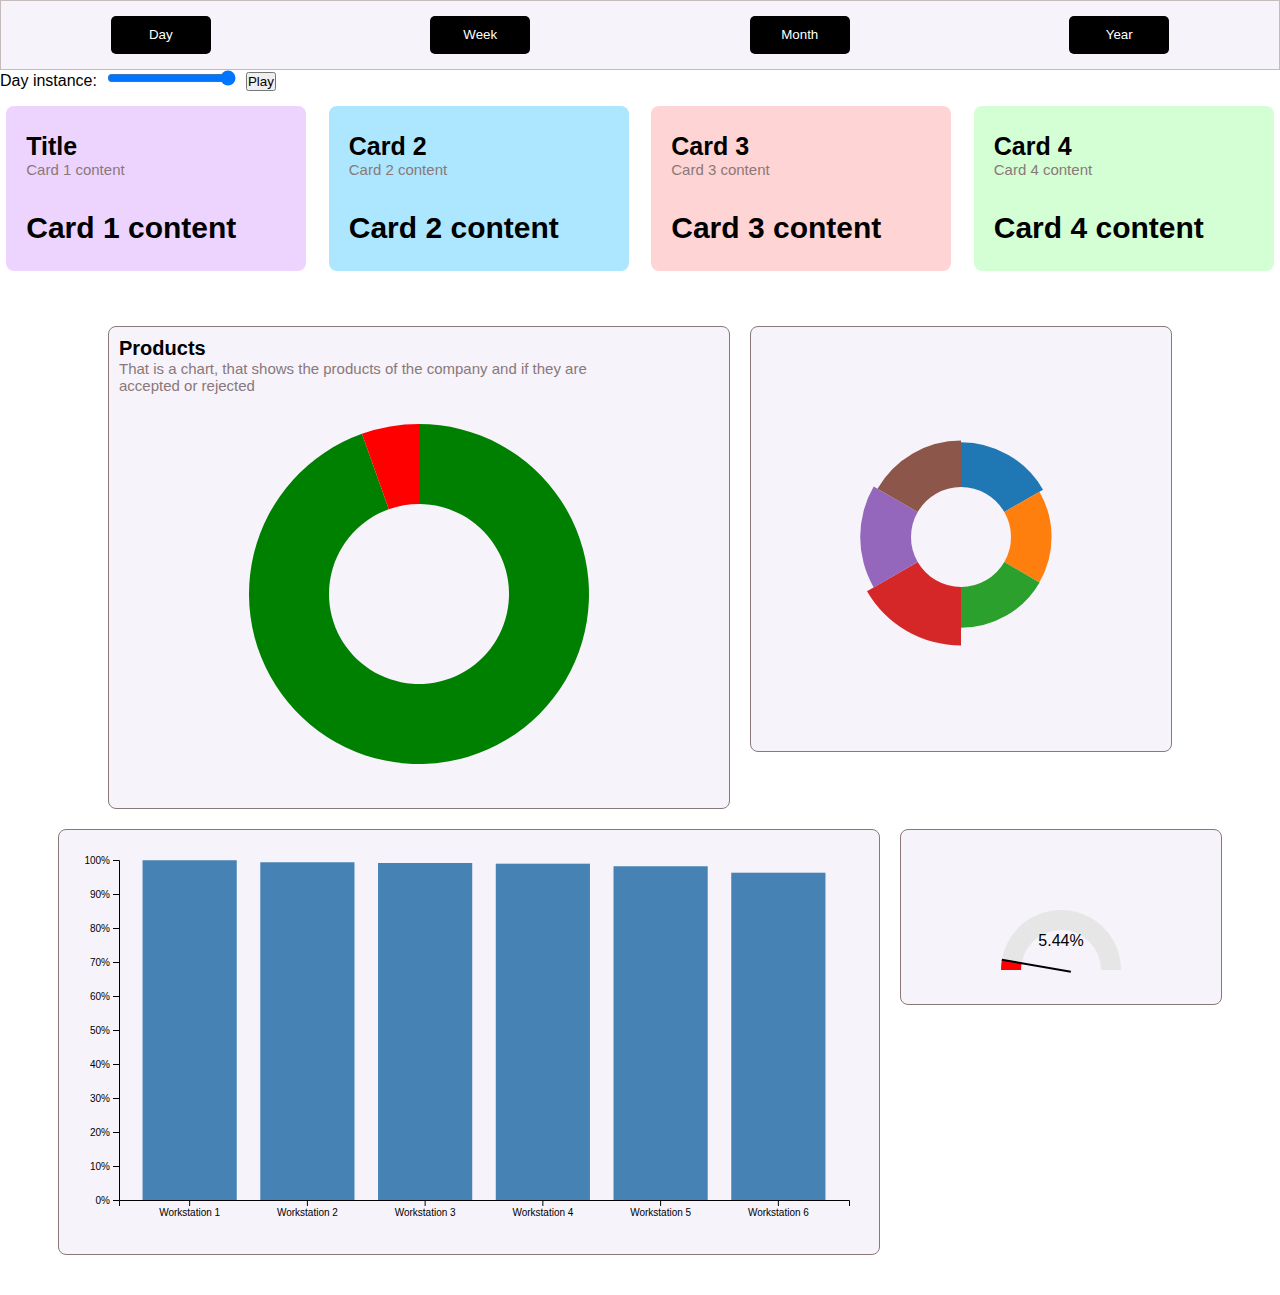
==== index.html @ ea7e5908 "Add files via upload" ====
<!doctype html>
<html lang="en">
<head>
    <meta charset="utf-8">
    <meta name="description" content="">
    <title>Company Product</title>
    <!-- Custom styling -->
    <link rel="stylesheet" href="css/style.css">
</head>

<body>
    <nav>
        <ul>
            <li><button class="primary-nav" data-period="day">Day</button></li>
            <li><button class="primary-nav" data-period="week">Week</button></li>
            <li><button class="primary-nav" data-period="month">Month</button></li>
            <li><button class="primary-nav" data-period="year">Year</button></li>
        </ul>
    </nav>
    <!-- Container for sub-navigation of instances -->
    <div id="sub-nav"></div>

    <div class="cards-container">
        <div class="card" style="background-color: #ECD4FF;">
            <div class="card-header">
                <h2 id="card-title">Title</h2>
                <p>Card 1 content</p>
            </div>
            <p class="card-content">Card 1 content</p>
        </div>
        <div class="card" style="background-color: #ACE7FF;">
            <div class="card-header">
                <h2>Card 2</h2>
                <p>Card 2 content</p>
            </div>
            <p class="card-content">Card 2 content</p>
        </div>
        <div class="card" style="background-color: #FFD4D4;">
            <div class="card-header">
                <h2>Card 3</h2>
                <p>Card 3 content</p>
            </div>
            <p class="card-content">Card 3 content</p>
        </div>
        <div class="card" style="background-color: #D4FFD4;">
            <div class="card-header">
                <h2>Card 4</h2>
                <p>Card 4 content</p>
            </div>
            <p class="card-content">Card 4 content</p>
        </div>
    </div>
    <div class="charts-container">
        <div class="chart">
            <h2 class="chart-title">Products</h2>
            <p class="chart-description">That is a chart, that shows the products of the company and if they are accepted or rejected</p>
            <div id="chart-area"></div>
        </div>
        
        <div id="prod-chart" class="chart"></div>
        <div id="bar-chart" class="chart"></div>
        <div id="gauge-chart" class="chart"></div>

    </div>

<!-- External JS libraries -->
<script src="js/jquery.min.js"></script>
<script src="js/bootstrap.min.js"></script>
<script src="js/jquery-ui.min.js"></script>
<script src="js/d3.min.js"></script>
<!-- Custom JS -->
<script src="js/main.js"></script>

</body>
</html>
---- css/style.css ----
* {
	box-sizing: border-box;
	margin: 0;
	padding: 0;
	font-family: "Open Sans", sans-serif;
}

body {
	display: flex;
	height: 100vh;
	width: 100vw;
	flex-direction: column;
	overflow-y: auto;
	overflow-x: hidden;
}
.tooltip {
	position: absolute;
	padding: 8px;
	background: rgba(0,0,0,0.6);
	color: #fff;
	border-radius: 4px;
	pointer-events: none;
	font-family: sans-serif;
	font-size: 12px;
  }

nav {
	background-color: rgba(212, 196, 233, 0.2);
	width: 100%;
	height: 70px;
	padding: 10px 0;
	display: flex;
	justify-content: center;
	align-items: center;
	flex-direction: row;
	border: #c4bcbc solid 1px;
	flex: none;
}

nav ul {
	list-style-type: none;
	display: flex;
	flex-direction: row;
	width: 100%;
	justify-content: space-around;
	align-items: center;
	height: 100%;
}

nav ul li {
	height: 80%;
	display: flex;
	justify-content: center;
	align-items: center;
	width: 100px;
	border-radius: 5px;
	background-color: black;
	flex: none;
}

nav ul li:hover {
	color: #000;
	background-color: #838383;
}

nav ul li button {
	cursor: pointer;
	width: 100%;
	height: 100%;
	text-decoration: none;
	background: transparent;
	border: none;
	color: white;
}

.cards-container {
	width: 100%;
	display: flex;
	flex-wrap: wrap;
	justify-content: space-around;
	align-items: center;
	flex-direction: row;
	gap: 10px;
	padding: 15px 0;
}

.card {
	width: 300px;
	height: 165px;
	padding: 10px 20px;
	display: flex;
	justify-content: space-around;
	align-items: flex-start;
	flex-direction: column;
	border-radius: 8px;
	flex: none;
}

.card-header {
	width: 100%;
	display: flex;
	justify-content: center;
	flex-direction: column;
	align-items: flex-start;
}

.card-header h2 {
	width: 100%;
	font-size: 25px;
}

.card-header p {
	width: 100%;
	font-size: 15px;
	color: #8a7878;
}

.card-content {
	width: 100%;
	font-size: 30px;
	font-weight: 900;
}

.charts-container {
	width: 100%;
	display: flex;
	justify-content: center;
	align-items: flex-start;
	gap: 20px;
	flex-wrap: wrap;
	padding: 40px 10px;
}

.chart{
	border: #8a7878 solid 1px;
	border-radius: 8px;
	padding: 10px;
	background: rgba(212, 196, 233, 0.2);
}

.chart-title{
	font-size: 20px;
	font-weight: 900;
}

.chart-description{
	font-size: 15px;
	color: #8a7878;
	width: 500px;
}
  
  
  .axis {
	font: 10px sans-serif;
  }
  
  .axis path,
  .axis line {
	fill: none;
	stroke: #D4D8DA;
	stroke-width: 2px;
	shape-rendering: crispEdges;
  }
  
  .line {
	fill: none;
	stroke-width: 2px;
  }
  
  .overlay {
	fill: none;
	pointer-events: all;
  }
  
  .focus circle {
	fill: #F1F3F3;
	stroke: #777;
	stroke-width: 3px;
  }
	
  .hover-line {
	stroke: #777;
	stroke-width: 2px;
	stroke-dasharray: 3,3;
  }
  

  .line {
	fill: none;
	stroke-width: 3px;
	stroke: grey;
  }
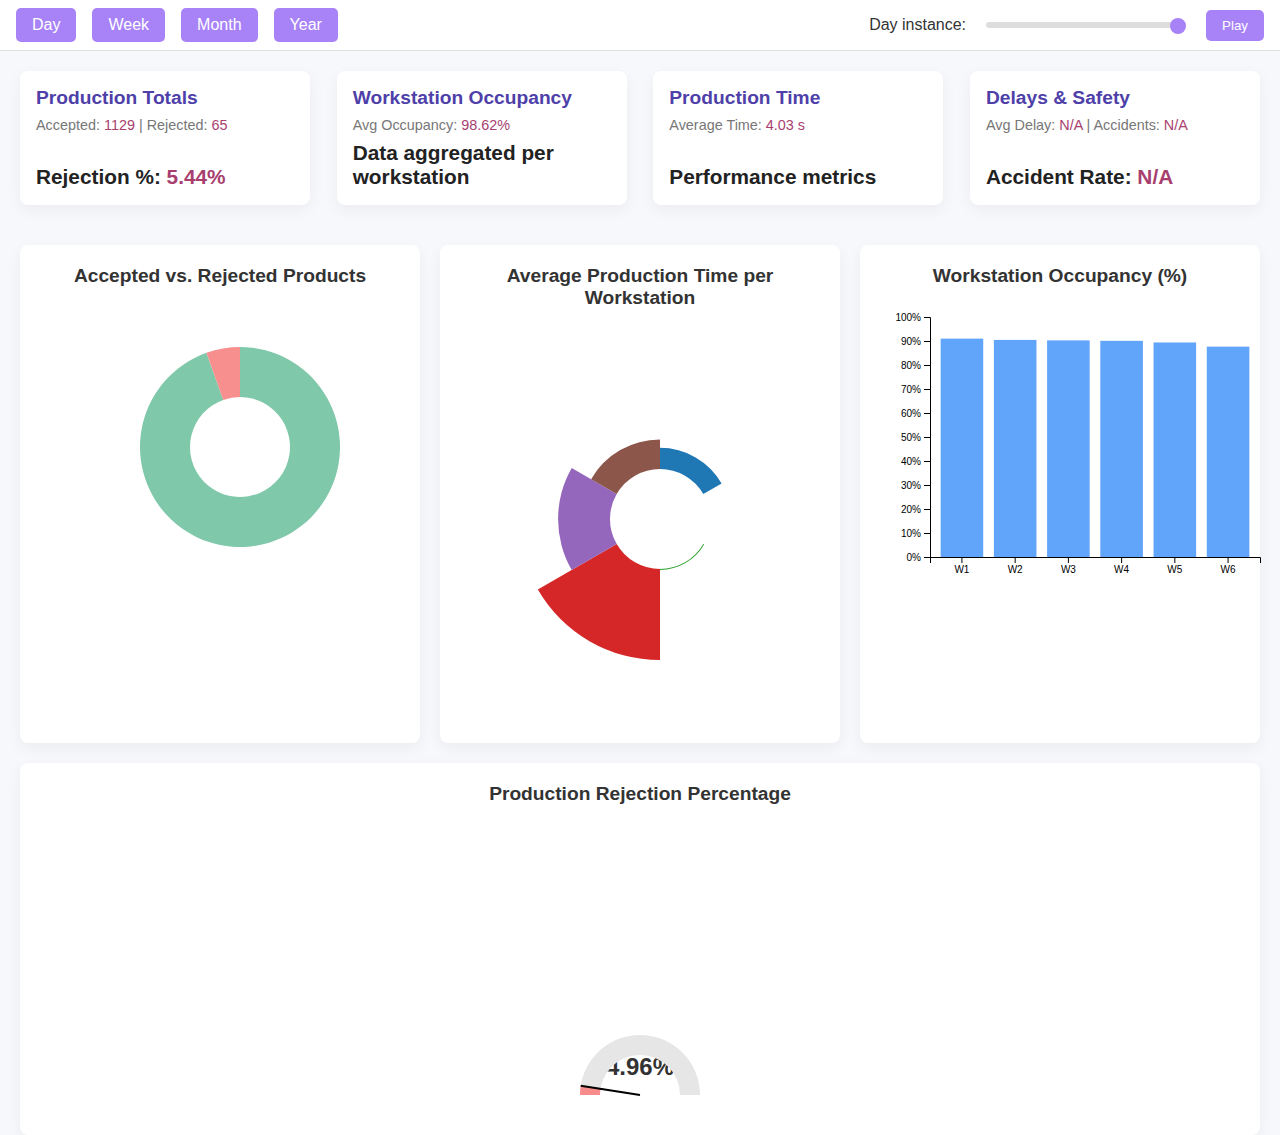
==== commit 85871059: "Style enhancements" ====
--- a/index.html
+++ b/index.html
@@ -1,75 +1,83 @@
+
 <!doctype html>
 <html lang="en">
 <head>
-    <meta charset="utf-8">
-    <meta name="description" content="">
-    <title>Company Product</title>
-    <!-- Custom styling -->
-    <link rel="stylesheet" href="css/style.css">
+  <meta charset="utf-8">
+  <meta name="description" content="">
+  <title>MyApp Dashboard (D3 v4 Compatible)</title>
+  <!-- Link to the custom CSS -->
+  <link rel="stylesheet" href="css/style.css">
 </head>
+<body>
+  <!-- Top Navigation -->
+  <nav class="top-nav">
+    <ul>
+      <li><button class="primary-nav" data-period="day">Day</button></li>
+      <li><button class="primary-nav" data-period="week">Week</button></li>
+      <li><button class="primary-nav" data-period="month">Month</button></li>
+      <li><button class="primary-nav" data-period="year">Year</button></li>
+    </ul>
+    <!-- Sub-navigation: Slider & Play Button -->
+    <div id="sub-nav"></div>
+  </nav>
 
-<body>
-    <nav>
-        <ul>
-            <li><button class="primary-nav" data-period="day">Day</button></li>
-            <li><button class="primary-nav" data-period="week">Week</button></li>
-            <li><button class="primary-nav" data-period="month">Month</button></li>
-            <li><button class="primary-nav" data-period="year">Year</button></li>
-        </ul>
-    </nav>
-    <!-- Container for sub-navigation of instances -->
-    <div id="sub-nav"></div>
+  <!-- Dashboard Cards -->
+  <div class="cards-container">
+    <div class="card">
+      <div class="card-header">
+        <h2>Production Totals</h2>
+        <p>Accepted: <span class="highlight">0</span> | Rejected: <span class="highlight">0</span></p>
+      </div>
+      <p class="card-content">Rejection %: <span class="highlight">0%</span></p>
+    </div>
+    <div class="card">
+      <div class="card-header">
+        <h2>Workstation Occupancy</h2>
+        <p>Avg Occupancy: <span class="highlight">0%</span></p>
+      </div>
+      <p class="card-content">Data aggregated per workstation</p>
+    </div>
+    <div class="card">
+      <div class="card-header">
+        <h2>Production Time</h2>
+        <p>Average Time: <span class="highlight">0 s</span></p>
+      </div>
+      <p class="card-content">Performance metrics</p>
+    </div>
+    <div class="card">
+      <div class="card-header">
+        <h2>Delays & Safety</h2>
+        <p>Avg Delay: <span class="highlight">0</span> | Accidents: <span class="highlight">0</span></p>
+      </div>
+      <p class="card-content">Accident Rate: <span class="highlight">0</span></p>
+    </div>
+  </div>
 
-    <div class="cards-container">
-        <div class="card" style="background-color: #ECD4FF;">
-            <div class="card-header">
-                <h2 id="card-title">Title</h2>
-                <p>Card 1 content</p>
-            </div>
-            <p class="card-content">Card 1 content</p>
-        </div>
-        <div class="card" style="background-color: #ACE7FF;">
-            <div class="card-header">
-                <h2>Card 2</h2>
-                <p>Card 2 content</p>
-            </div>
-            <p class="card-content">Card 2 content</p>
-        </div>
-        <div class="card" style="background-color: #FFD4D4;">
-            <div class="card-header">
-                <h2>Card 3</h2>
-                <p>Card 3 content</p>
-            </div>
-            <p class="card-content">Card 3 content</p>
-        </div>
-        <div class="card" style="background-color: #D4FFD4;">
-            <div class="card-header">
-                <h2>Card 4</h2>
-                <p>Card 4 content</p>
-            </div>
-            <p class="card-content">Card 4 content</p>
-        </div>
+  <!-- Charts Container -->
+  <div class="charts-container">
+    <!-- Donut Chart -->
+    <div id="chart-area" class="chart">
+      <h3 class="chart-title">Accepted vs. Rejected Products</h3>
     </div>
-    <div class="charts-container">
-        <div class="chart">
-            <h2 class="chart-title">Products</h2>
-            <p class="chart-description">That is a chart, that shows the products of the company and if they are accepted or rejected</p>
-            <div id="chart-area"></div>
-        </div>
-        
-        <div id="prod-chart" class="chart"></div>
-        <div id="bar-chart" class="chart"></div>
-        <div id="gauge-chart" class="chart"></div>
+    <!-- Circle Chart for Production Time -->
+    <div id="prod-chart" class="chart">
+      <h3 class="chart-title">Average Production Time per Workstation</h3>
+    </div>
+    <!-- Bar Chart -->
+    <div id="bar-chart" class="chart">
+      <h3 class="chart-title">Workstation Occupancy (%)</h3>
+    </div>
+    <!-- Gauge Chart -->
+    <div id="gauge-chart" class="chart">
+      <h3 class="chart-title">Production Rejection Percentage</h3>
+    </div>
+  </div>
 
-    </div>
+  <!-- IMPORTANT: Load D3 v4 specifically. For example: -->
+  <!-- <script src="js/d3.v4.min.js"></script> -->
+  <script src="js/d3.min.js"></script> <!-- Make sure this is D3 v4! -->
 
-<!-- External JS libraries -->
-<script src="js/jquery.min.js"></script>
-<script src="js/bootstrap.min.js"></script>
-<script src="js/jquery-ui.min.js"></script>
-<script src="js/d3.min.js"></script>
-<!-- Custom JS -->
-<script src="js/main.js"></script>
-
+  <!-- Main JavaScript file -->
+  <script src="js/main.js"></script>
 </body>
-</html>
+</html>--- a/css/style.css
+++ b/css/style.css
@@ -1,159 +1,186 @@
+
+
+/* Global resets */
 * {
 	box-sizing: border-box;
 	margin: 0;
 	padding: 0;
 	font-family: "Open Sans", sans-serif;
-}
-
-body {
-	display: flex;
+  }
+  
+  body {
+	display: flex;
+	flex-direction: column;
 	height: 100vh;
 	width: 100vw;
+	background: #F7F8FC;
+	overflow-y: auto;
+  }
+  
+  /* Top Navigation */
+  .top-nav {
+	display: flex;
+	align-items: center;
+	justify-content: space-between;
+	background: #fff;
+	padding: 0.5rem 1rem;
+	border-bottom: 1px solid #E0E0E0;
+	flex-shrink: 0;
+  }
+  .top-nav ul {
+	list-style: none;
+	display: flex;
+	gap: 1rem;
+  }
+  .top-nav ul li {
+	background: #A883F7;
+	border-radius: 5px;
+	transition: opacity 0.3s;
+  }
+  .top-nav ul li:hover {
+	opacity: 0.85;
+  }
+  .top-nav ul li button {
+	cursor: pointer;
+	border: none;
+	background: transparent;
+	color: #fff;
+	padding: 8px 16px;
+	font-size: 1rem;
+  }
+  
+  /* Sub-navbar (Slider & Play Button) */
+  #sub-nav {
+	display: flex;
+	align-items: center;
+  }
+  #sub-nav span {
+	font-size: 1rem;
+	color: #333;
+  }
+  #sub-nav input[type="range"] {
+	-webkit-appearance: none;
+	width: 200px;
+	background: transparent;
+	margin: 0 10px;
+  }
+  #sub-nav input[type="range"]:focus {
+	outline: none;
+  }
+  #sub-nav input[type="range"]::-webkit-slider-thumb {
+	-webkit-appearance: none;
+	border: none;
+	height: 16px;
+	width: 16px;
+	border-radius: 50%;
+	background: #A883F7;
+	cursor: pointer;
+	margin-top: -4px;
+  }
+  #sub-nav input[type="range"]::-webkit-slider-runnable-track {
+	height: 6px;
+	background: #ddd;
+	border-radius: 3px;
+  }
+  #sub-nav button {
+	background: #A883F7;
+	border: none;
+	padding: 8px 16px;
+	color: #fff;
+	border-radius: 5px;
+	cursor: pointer;
+	transition: background 0.3s;
+  }
+  #sub-nav button:hover {
+	background: #8B6FD8;
+  }
+  
+  /* Cards Container */
+  .cards-container {
+	display: flex;
+	flex-wrap: wrap;
+	gap: 20px;
+	margin: 20px;
+	justify-content: space-between;
+  }
+  .card {
+	width: calc(25% - 20px);
+	min-width: 280px;
+	background: #fff;
+	border-radius: 8px;
+	box-shadow: 0 5px 15px rgba(0,0,0,0.05);
+	padding: 16px;
+	display: flex;
 	flex-direction: column;
-	overflow-y: auto;
-	overflow-x: hidden;
-}
-.tooltip {
+	justify-content: space-between;
+	transition: background 0.3s, transform 0.2s;
+  }
+  .card:hover {
+	background: linear-gradient(135deg, #F0F5FF 0%, #ffffff 100%);
+	transform: translateY(-3px);
+  }
+  .card-header h2 {
+	font-size: 1.2rem;
+	color: #4E3FA9;
+	margin-bottom: 8px;
+  }
+  .card-header p {
+	font-size: 0.9rem;
+	color: #777;
+  }
+  .card-content {
+	font-size: 1.3rem;
+	font-weight: bold;
+	color: #222;
+	margin-top: 8px;
+  }
+  .card-content span.highlight,
+  .card-header p span.highlight {
+	color: #A83F6F;
+  }
+  
+  /* Charts Container */
+  .charts-container {
+	display: flex;
+	flex-wrap: wrap;
+	gap: 20px;
+	margin: 20px;
+	justify-content: space-between;
+  }
+  .chart {
+	flex: 1;
+	min-width: 350px;
+	background: #fff;
+	border-radius: 8px;
+	box-shadow: 0 5px 15px rgba(0,0,0,0.05);
+	padding: 20px;
+	position: relative;
+	transition: transform 0.2s;
+  }
+  .chart:hover {
+	transform: translateY(-3px);
+  }
+  .chart-title {
+	font-size: 1.2rem;
+	margin-bottom: 10px;
+	color: #333;
+	text-align: center;
+  }
+  
+  /* Tooltip */
+  .tooltip {
 	position: absolute;
 	padding: 8px;
-	background: rgba(0,0,0,0.6);
+	background: rgba(0,0,0,0.8);
 	color: #fff;
 	border-radius: 4px;
 	pointer-events: none;
-	font-family: sans-serif;
 	font-size: 12px;
-  }
-
-nav {
-	background-color: rgba(212, 196, 233, 0.2);
-	width: 100%;
-	height: 70px;
-	padding: 10px 0;
-	display: flex;
-	justify-content: center;
-	align-items: center;
-	flex-direction: row;
-	border: #c4bcbc solid 1px;
-	flex: none;
-}
-
-nav ul {
-	list-style-type: none;
-	display: flex;
-	flex-direction: row;
-	width: 100%;
-	justify-content: space-around;
-	align-items: center;
-	height: 100%;
-}
-
-nav ul li {
-	height: 80%;
-	display: flex;
-	justify-content: center;
-	align-items: center;
-	width: 100px;
-	border-radius: 5px;
-	background-color: black;
-	flex: none;
-}
-
-nav ul li:hover {
-	color: #000;
-	background-color: #838383;
-}
-
-nav ul li button {
-	cursor: pointer;
-	width: 100%;
-	height: 100%;
-	text-decoration: none;
-	background: transparent;
-	border: none;
-	color: white;
-}
-
-.cards-container {
-	width: 100%;
-	display: flex;
-	flex-wrap: wrap;
-	justify-content: space-around;
-	align-items: center;
-	flex-direction: row;
-	gap: 10px;
-	padding: 15px 0;
-}
-
-.card {
-	width: 300px;
-	height: 165px;
-	padding: 10px 20px;
-	display: flex;
-	justify-content: space-around;
-	align-items: flex-start;
-	flex-direction: column;
-	border-radius: 8px;
-	flex: none;
-}
-
-.card-header {
-	width: 100%;
-	display: flex;
-	justify-content: center;
-	flex-direction: column;
-	align-items: flex-start;
-}
-
-.card-header h2 {
-	width: 100%;
-	font-size: 25px;
-}
-
-.card-header p {
-	width: 100%;
-	font-size: 15px;
-	color: #8a7878;
-}
-
-.card-content {
-	width: 100%;
-	font-size: 30px;
-	font-weight: 900;
-}
-
-.charts-container {
-	width: 100%;
-	display: flex;
-	justify-content: center;
-	align-items: flex-start;
-	gap: 20px;
-	flex-wrap: wrap;
-	padding: 40px 10px;
-}
-
-.chart{
-	border: #8a7878 solid 1px;
-	border-radius: 8px;
-	padding: 10px;
-	background: rgba(212, 196, 233, 0.2);
-}
-
-.chart-title{
-	font-size: 20px;
-	font-weight: 900;
-}
-
-.chart-description{
-	font-size: 15px;
-	color: #8a7878;
-	width: 500px;
-}
-  
-  
-  .axis {
-	font: 10px sans-serif;
-  }
-  
+	opacity: 0;
+	transition: opacity 0.2s ease;
+  }
+  
+  /* Axis styling */
   .axis path,
   .axis line {
 	fill: none;
@@ -162,32 +189,15 @@
 	shape-rendering: crispEdges;
   }
   
-  .line {
-	fill: none;
-	stroke-width: 2px;
-  }
-  
-  .overlay {
-	fill: none;
-	pointer-events: all;
-  }
-  
-  .focus circle {
-	fill: #F1F3F3;
-	stroke: #777;
-	stroke-width: 3px;
-  }
-	
-  .hover-line {
-	stroke: #777;
-	stroke-width: 2px;
-	stroke-dasharray: 3,3;
-  }
-  
-
-  .line {
-	fill: none;
-	stroke-width: 3px;
-	stroke: grey;
-  }
-  +  /* Gauge Chart specific styling */
+  #gauge-chart svg {
+	display: block;
+	margin: 0 auto;
+  }
+  #gauge-chart text.gauge-text {
+	font-size: 24px;
+	font-weight: bold;
+	fill: #333;
+	text-anchor: middle;
+  }
+  
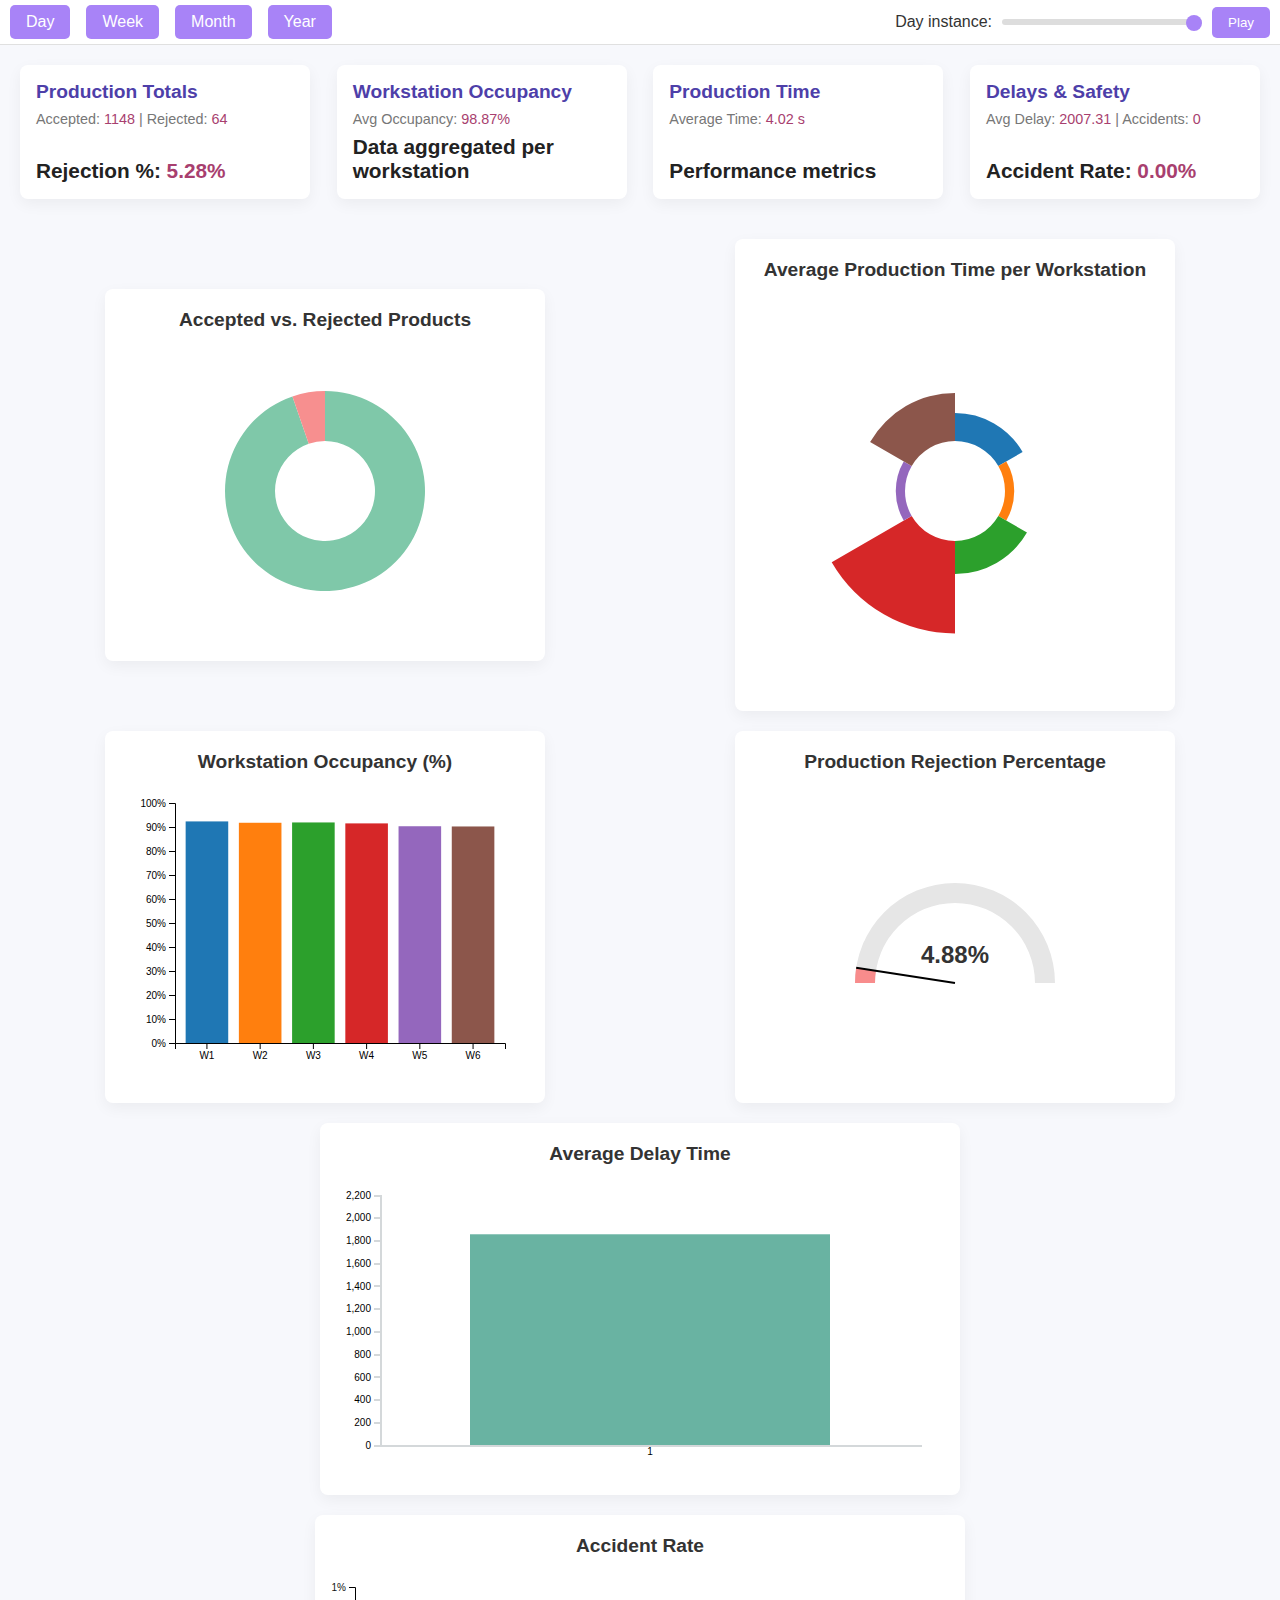
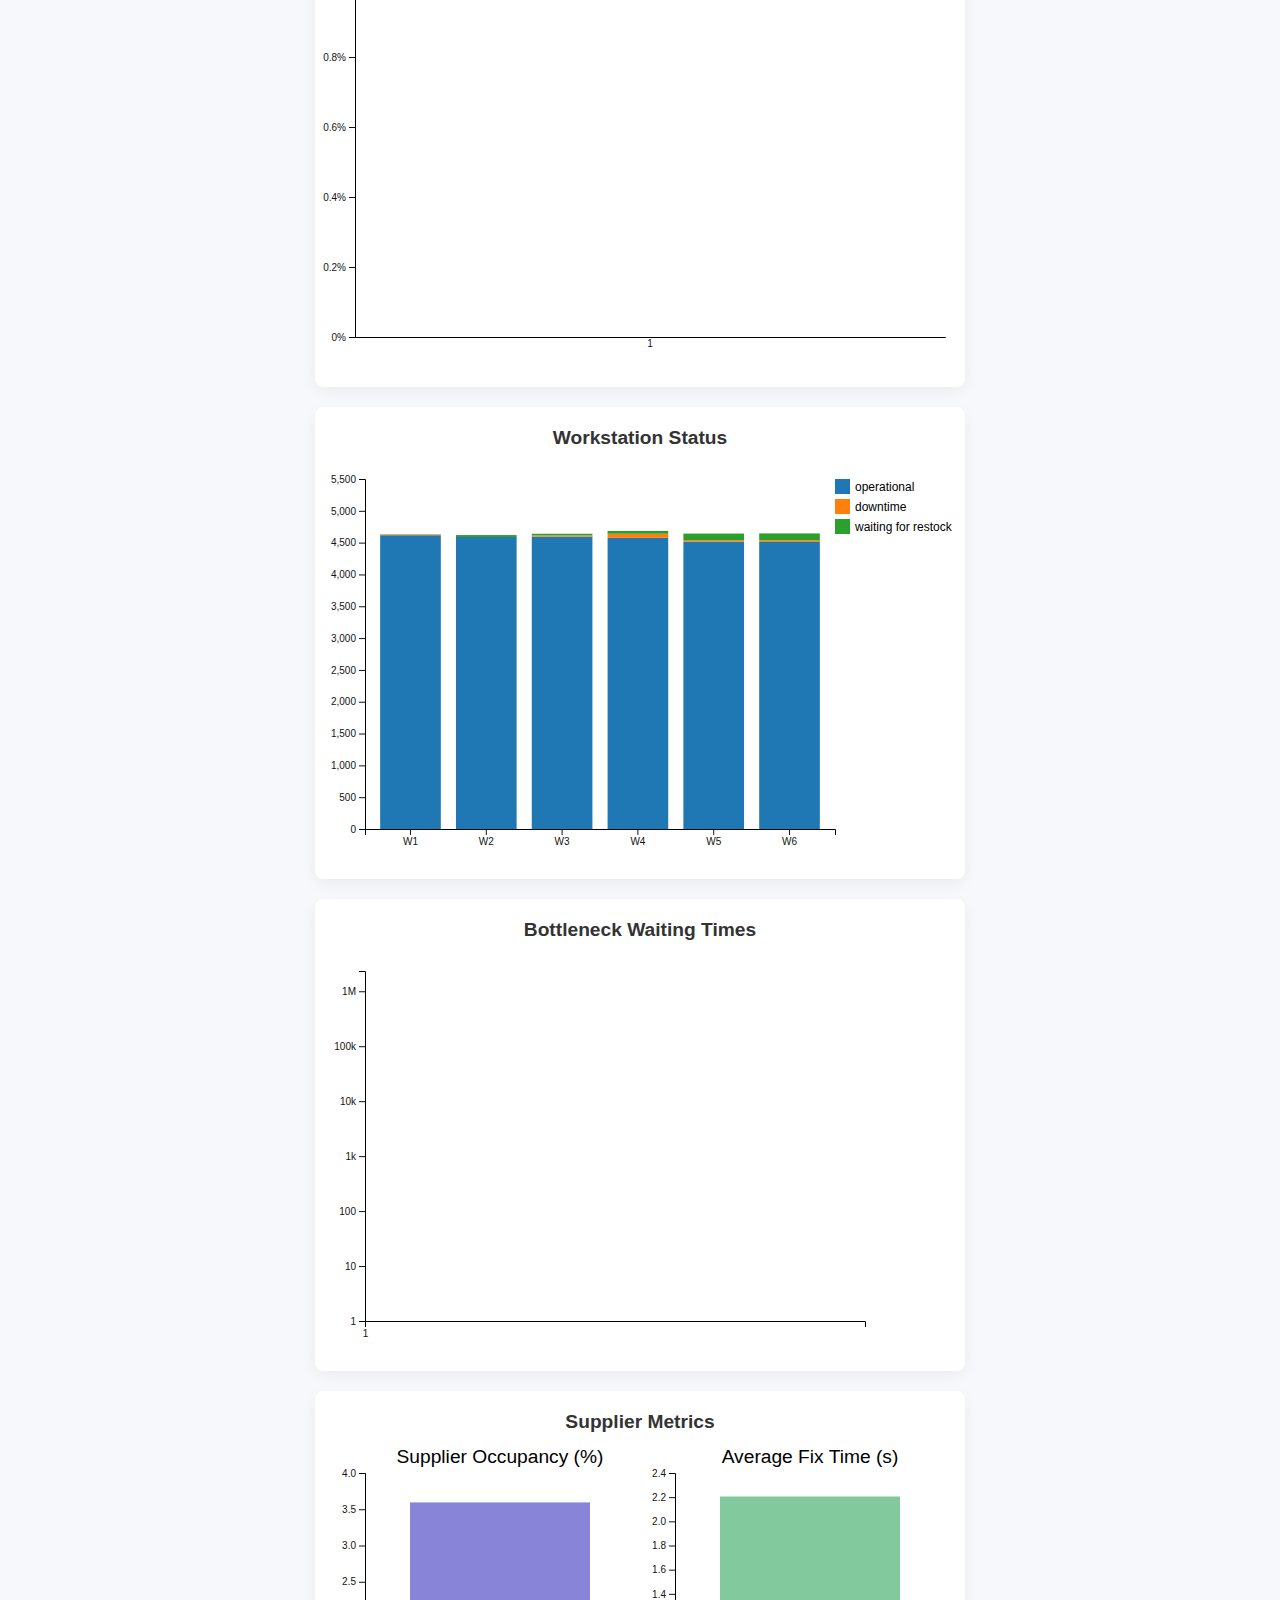
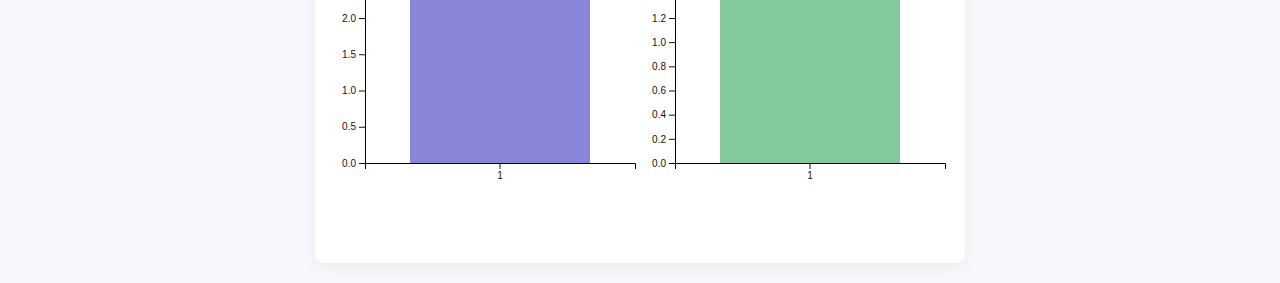
==== commit ff0f010d: "Add files via upload" ====
--- a/index.html
+++ b/index.html
@@ -71,13 +71,28 @@
     <div id="gauge-chart" class="chart">
       <h3 class="chart-title">Production Rejection Percentage</h3>
     </div>
+    <div id="average-delay-time" class="chart">
+      <h3 class="chart-title">Average Delay Time</h3>
+    </div>
+    <div id="accident-rate" class="chart">
+      <h3 class="chart-title">Accident Rate</h3>
+    </div>
+    <div id="workstation-status" class="chart">
+      <h3 class="chart-title">Workstation Status</h3>
+    </div>
+    <div id="bottleneck-waiting-times" class="chart">
+      <h3 class="chart-title">Bottleneck Waiting Times</h3>
+    </div>
+    <div id="supplier-metrics" class="chart">
+      <h3 class="chart-title">Supplier Metrics</h3>
+    </div>
   </div>
 
   <!-- IMPORTANT: Load D3 v4 specifically. For example: -->
-  <!-- <script src="js/d3.v4.min.js"></script> -->
-  <script src="js/d3.min.js"></script> <!-- Make sure this is D3 v4! -->
-
-  <!-- Main JavaScript file -->
+  <!-- External JS libraries -->
+  <script src="js/jquery.min.js"></script>
+  <script src="js/d3.min.js"></script>
+  <!-- Custom JS -->
   <script src="js/main.js"></script>
 </body>
 </html>--- a/css/style.css
+++ b/css/style.css
@@ -1,5 +1,3 @@
-
-
 /* Global resets */
 * {
 	box-sizing: border-box;
@@ -11,19 +9,23 @@
   body {
 	display: flex;
 	flex-direction: column;
-	height: 100vh;
-	width: 100vw;
+	height: 100%;
+	width: 100%;
 	background: #F7F8FC;
 	overflow-y: auto;
+	overflow-x: hidden;
+	align-items: center;
   }
   
   /* Top Navigation */
   .top-nav {
 	display: flex;
 	align-items: center;
+	width: 100%;
+	flex: none;
 	justify-content: space-between;
 	background: #fff;
-	padding: 0.5rem 1rem;
+	padding: 5px 10px;
 	border-bottom: 1px solid #E0E0E0;
 	flex-shrink: 0;
   }
@@ -53,6 +55,7 @@
   #sub-nav {
 	display: flex;
 	align-items: center;
+	justify-content: center;
   }
   #sub-nav span {
 	font-size: 1rem;
@@ -100,7 +103,8 @@
 	display: flex;
 	flex-wrap: wrap;
 	gap: 20px;
-	margin: 20px;
+	padding: 20px;
+	width: 100%;
 	justify-content: space-between;
   }
   .card {
@@ -144,12 +148,19 @@
 	display: flex;
 	flex-wrap: wrap;
 	gap: 20px;
-	margin: 20px;
-	justify-content: space-between;
+	padding: 20px;
+	width: 100%;
+	align-items: center;
+	justify-content: space-around;
   }
   .chart {
-	flex: 1;
+	flex: none;
 	min-width: 350px;
+	max-width: 650px;
+	display: flex;
+	flex-direction: column;
+	justify-content: space-around;
+	align-items: center;
 	background: #fff;
 	border-radius: 8px;
 	box-shadow: 0 5px 15px rgba(0,0,0,0.05);
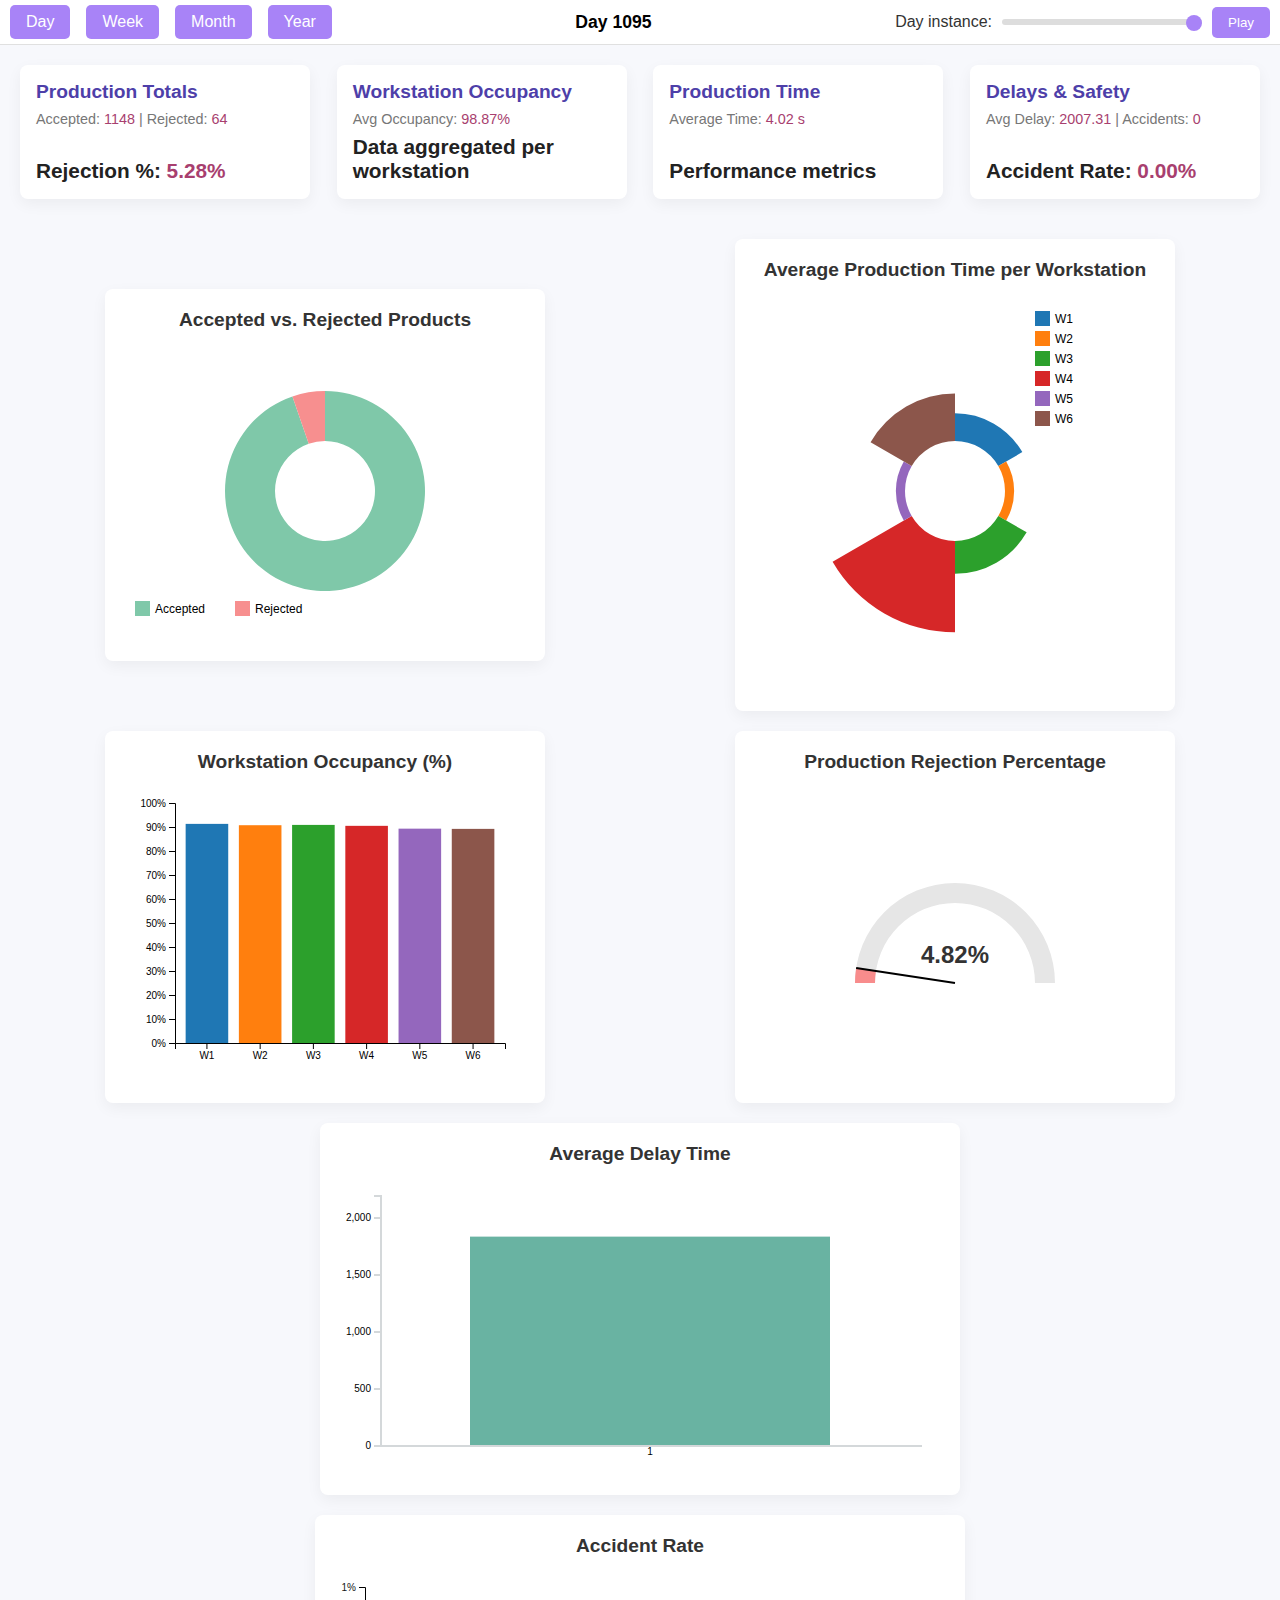
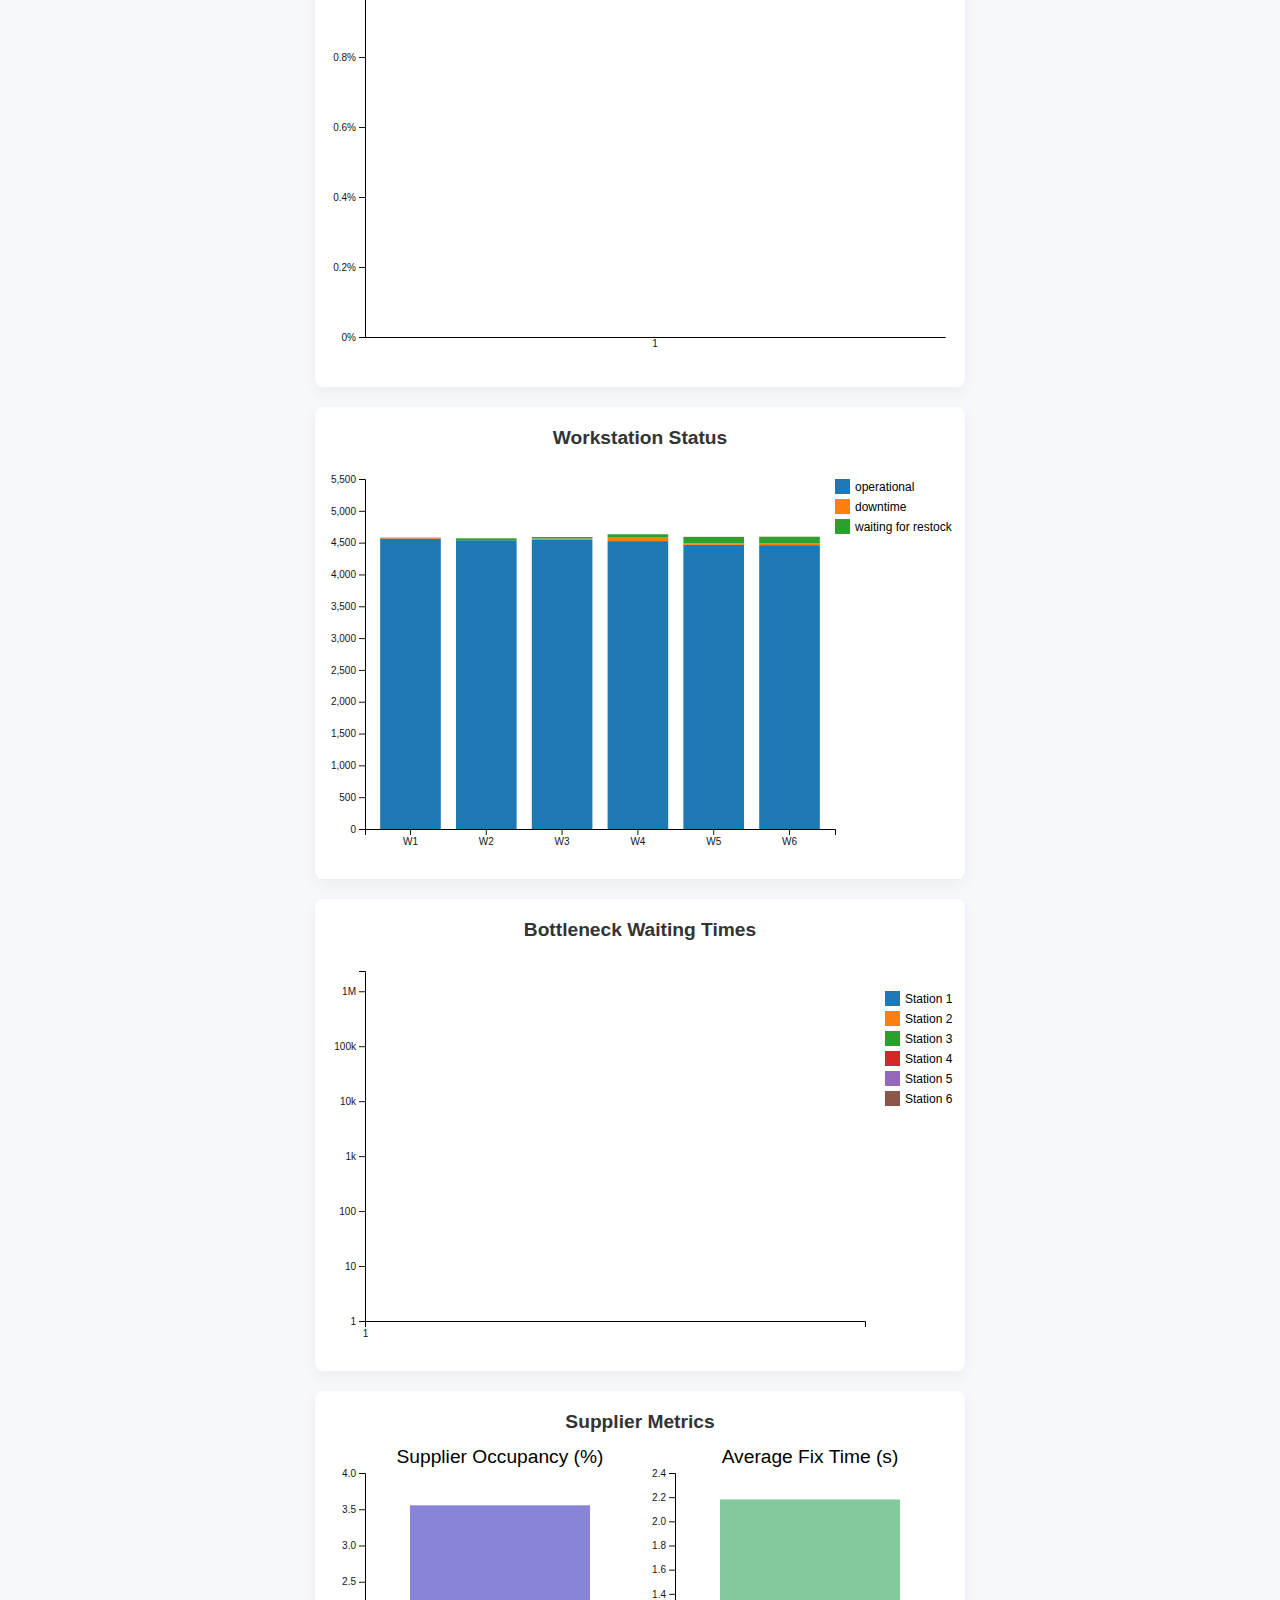
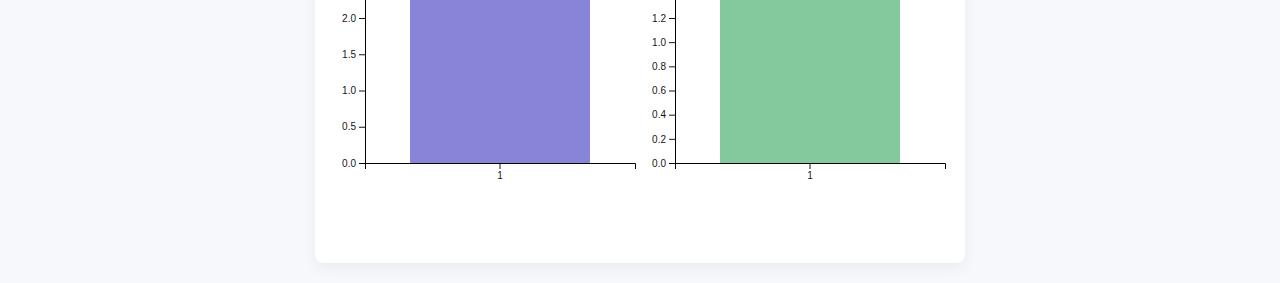
==== commit fba074b4: "Add files via upload" ====
--- a/index.html
+++ b/index.html
@@ -1,4 +1,3 @@
-
 <!doctype html>
 <html lang="en">
 <head>
@@ -17,6 +16,10 @@
       <li><button class="primary-nav" data-period="month">Month</button></li>
       <li><button class="primary-nav" data-period="year">Year</button></li>
     </ul>
+    <!-- New center indicator -->
+    <div id="time-indicator">
+      <b>Day 1</b>
+    </div>
     <!-- Sub-navigation: Slider & Play Button -->
     <div id="sub-nav"></div>
   </nav>
@@ -95,4 +98,4 @@
   <!-- Custom JS -->
   <script src="js/main.js"></script>
 </body>
-</html>+</html>
--- a/css/style.css
+++ b/css/style.css
@@ -212,3 +212,9 @@
 	text-anchor: middle;
   }
   
+  #time-indicator {
+	font-size: 1.1rem;
+	text-align: center;
+	flex-grow: 1;
+  }
+  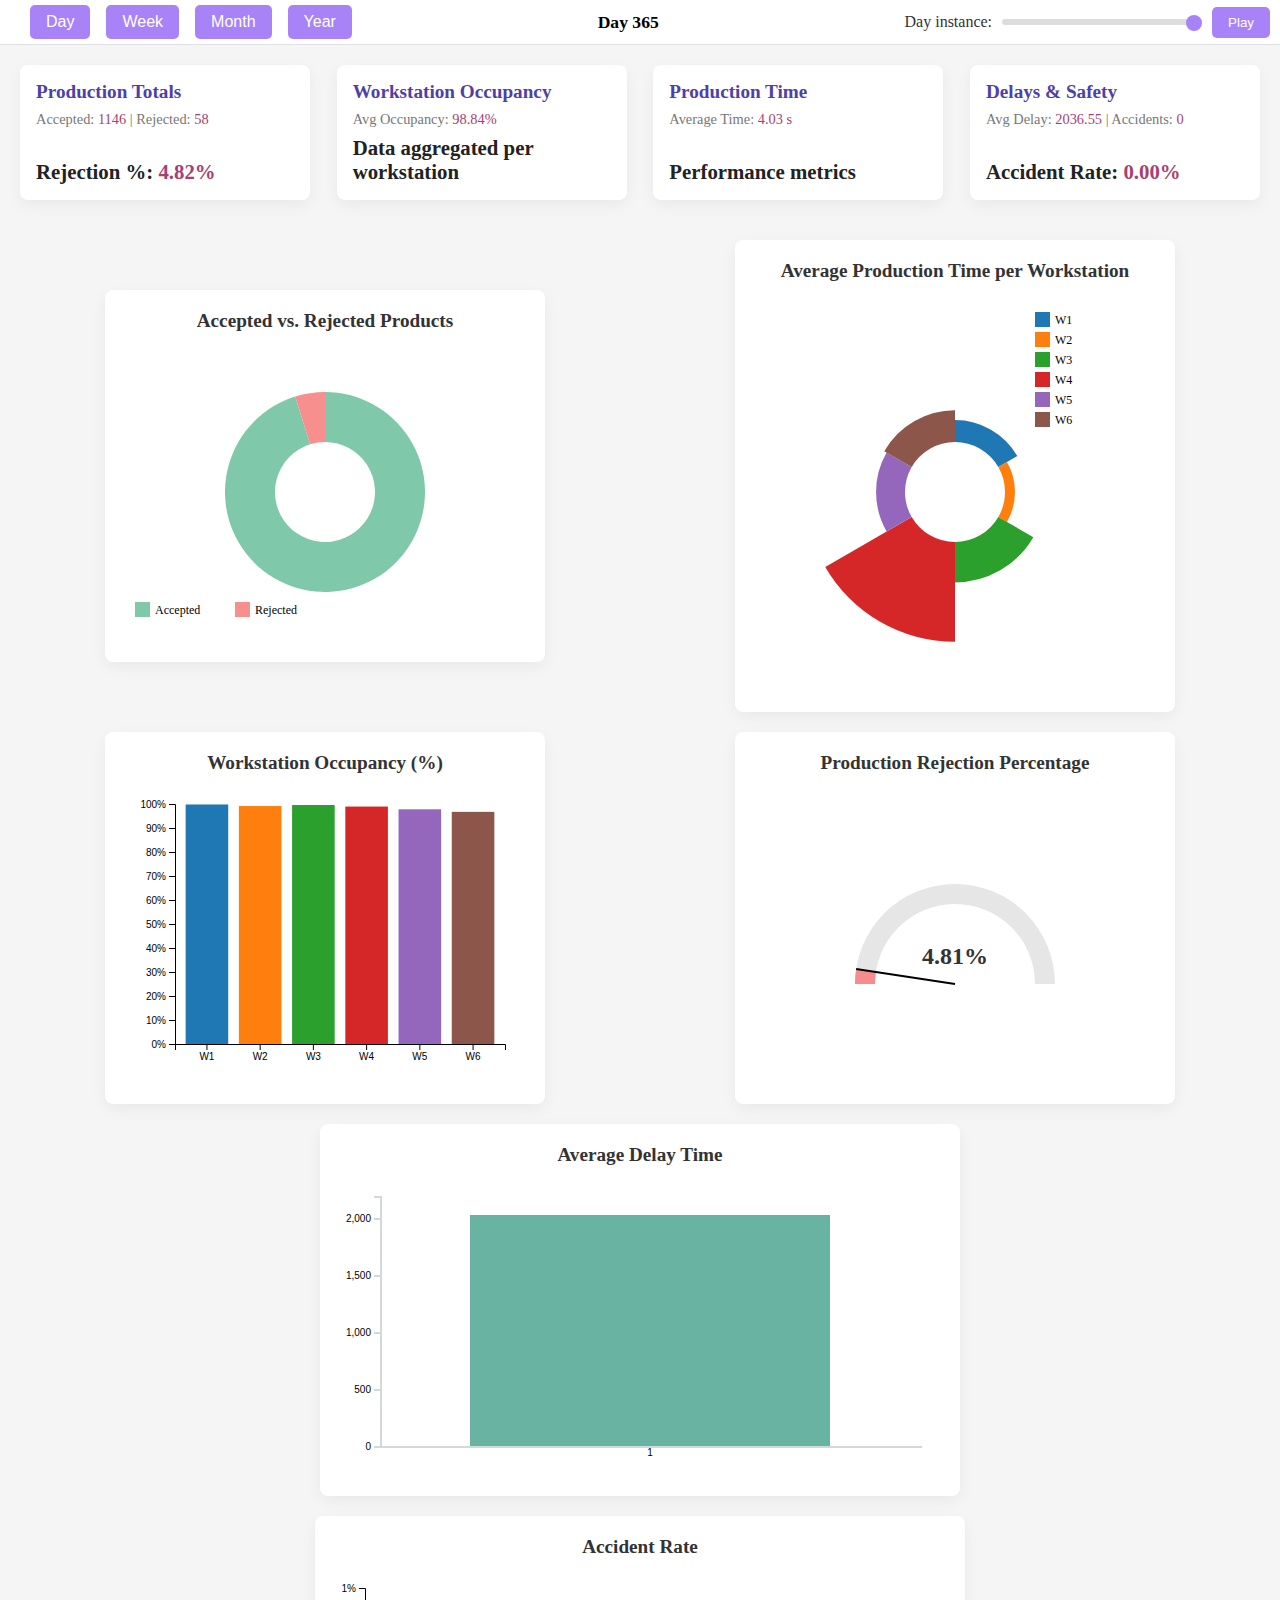
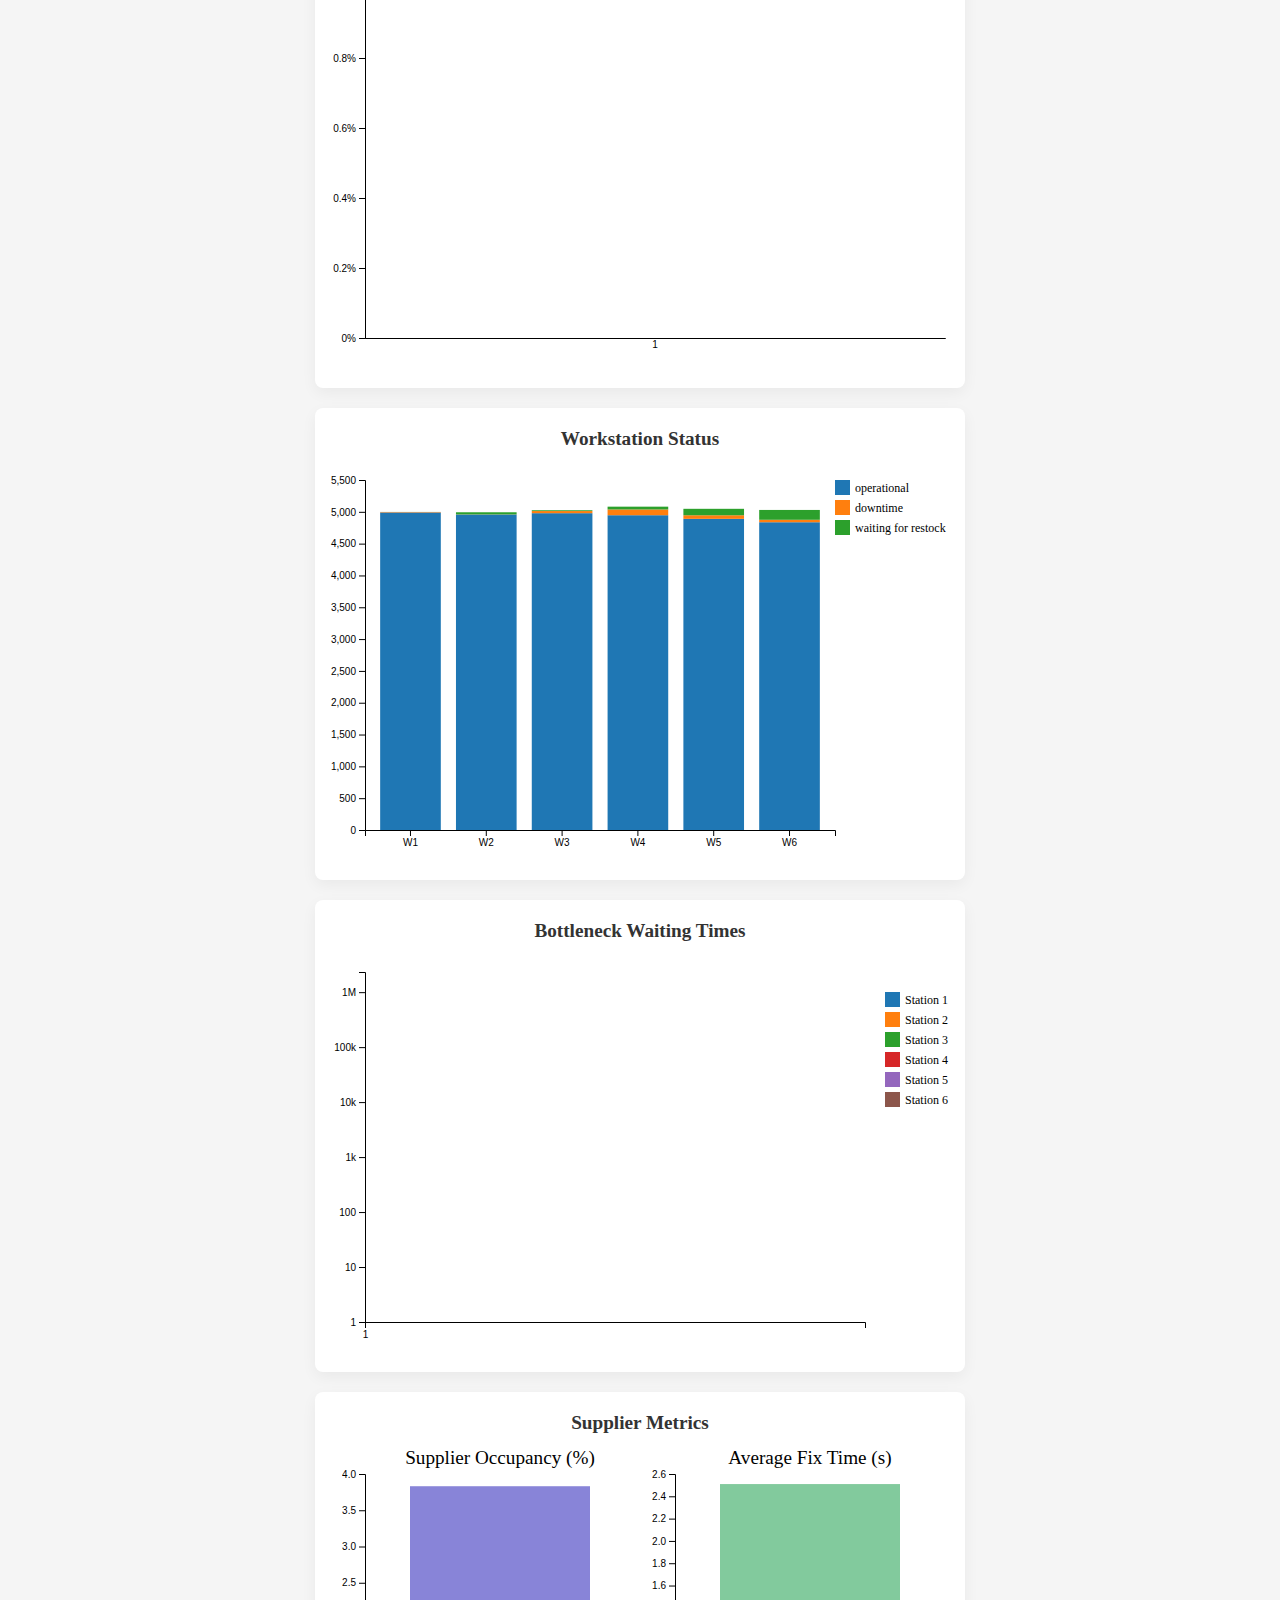
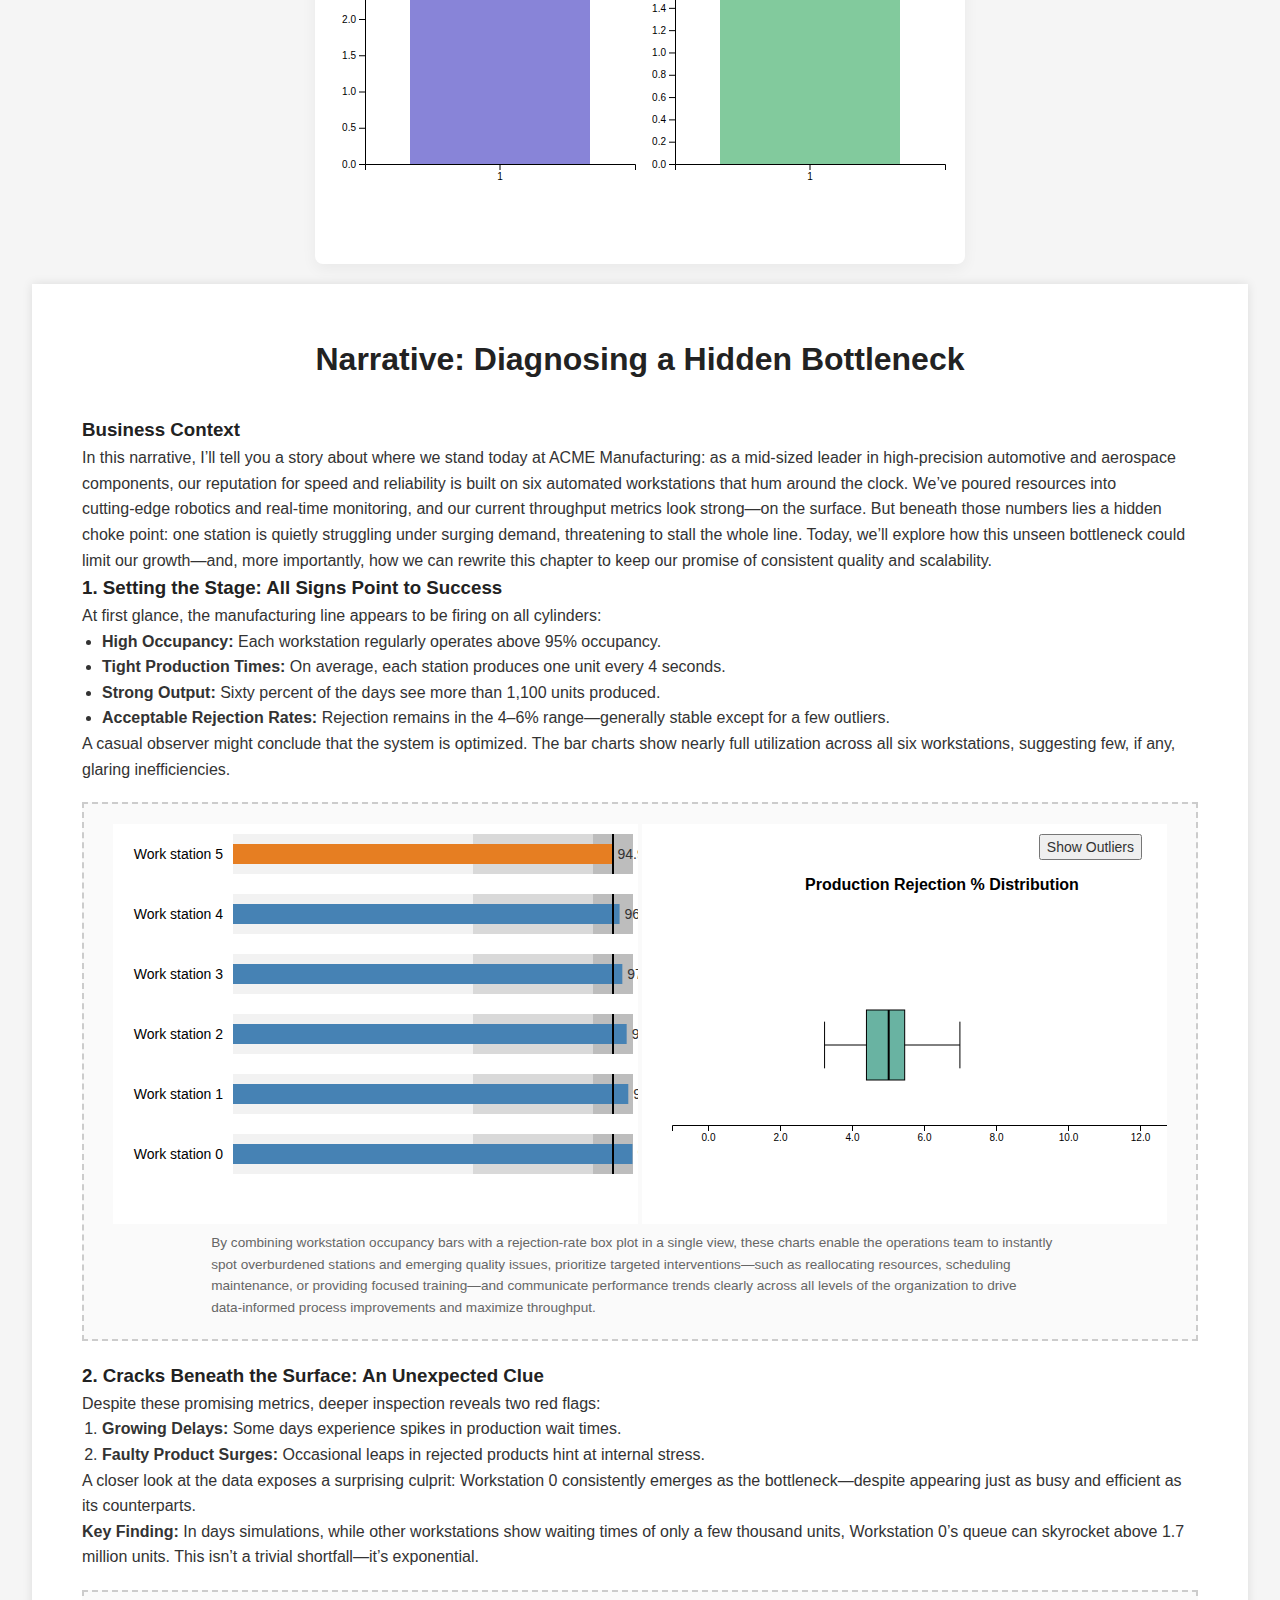
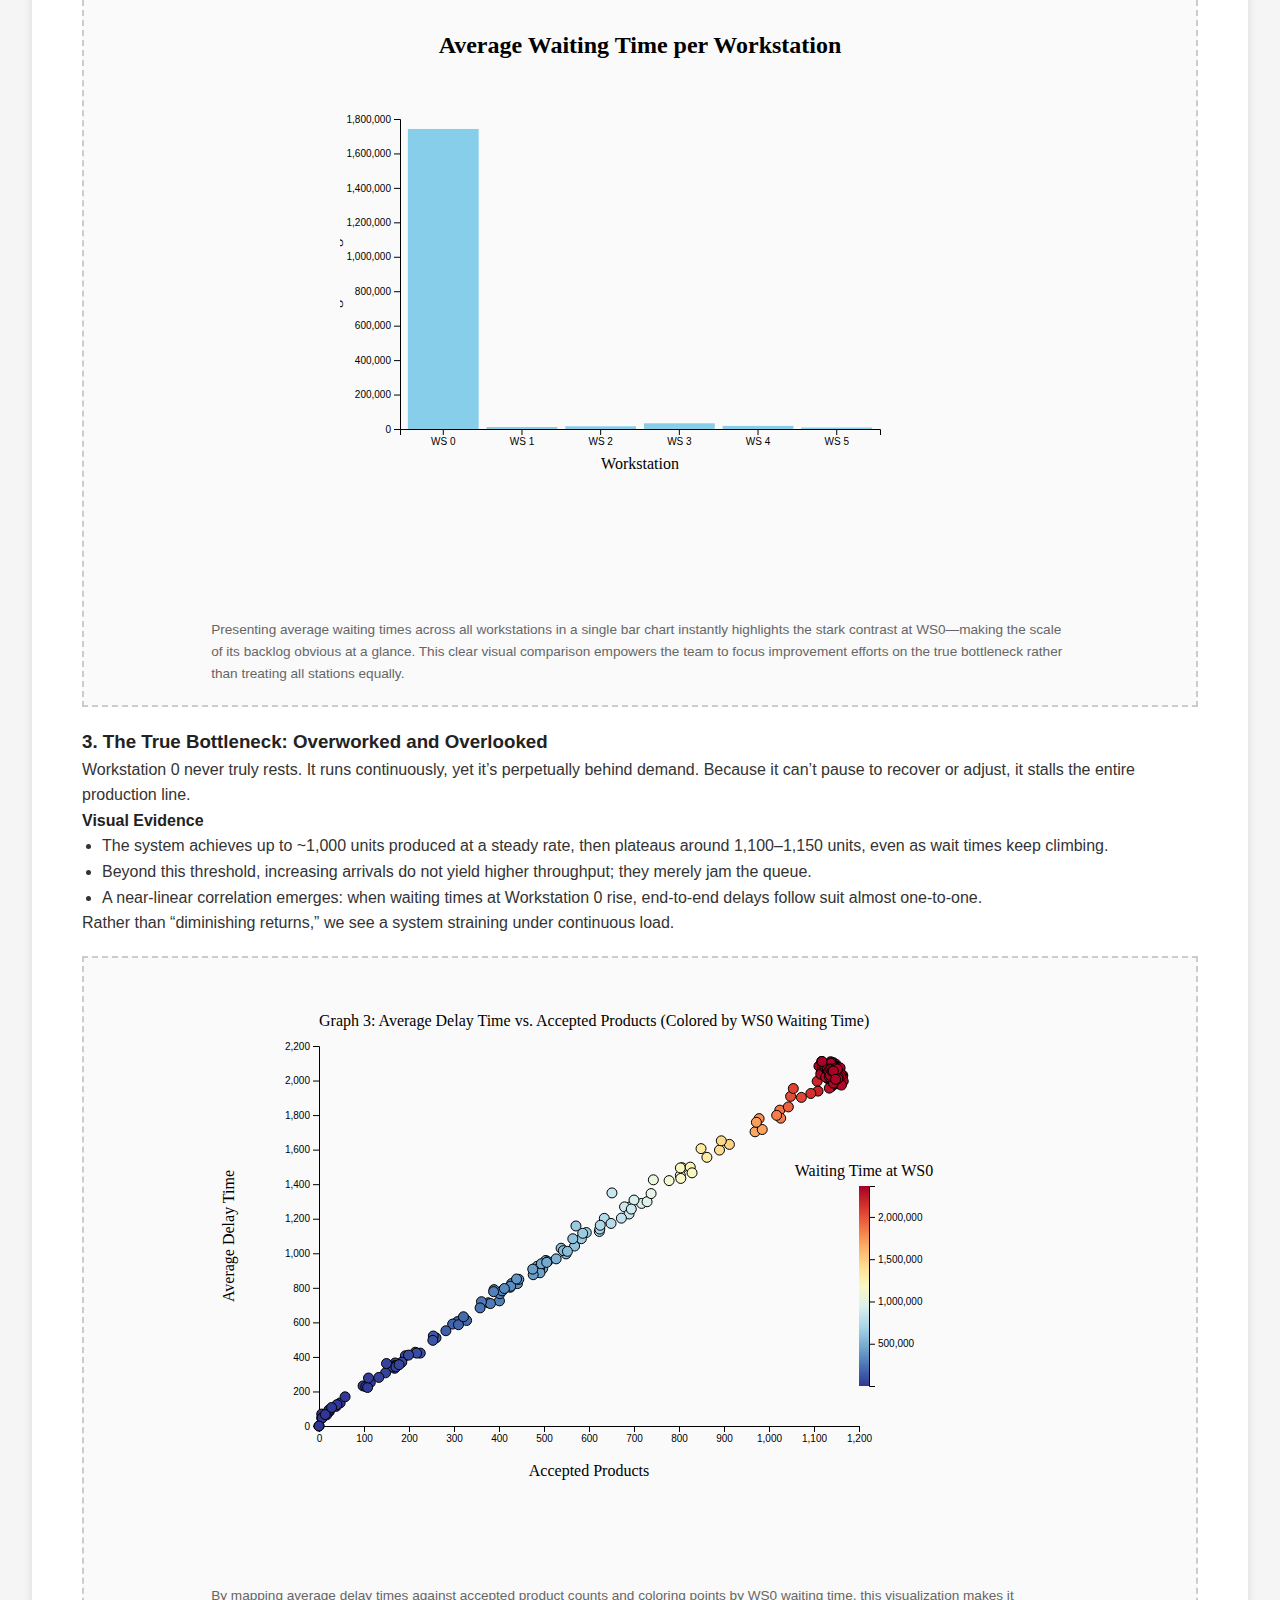
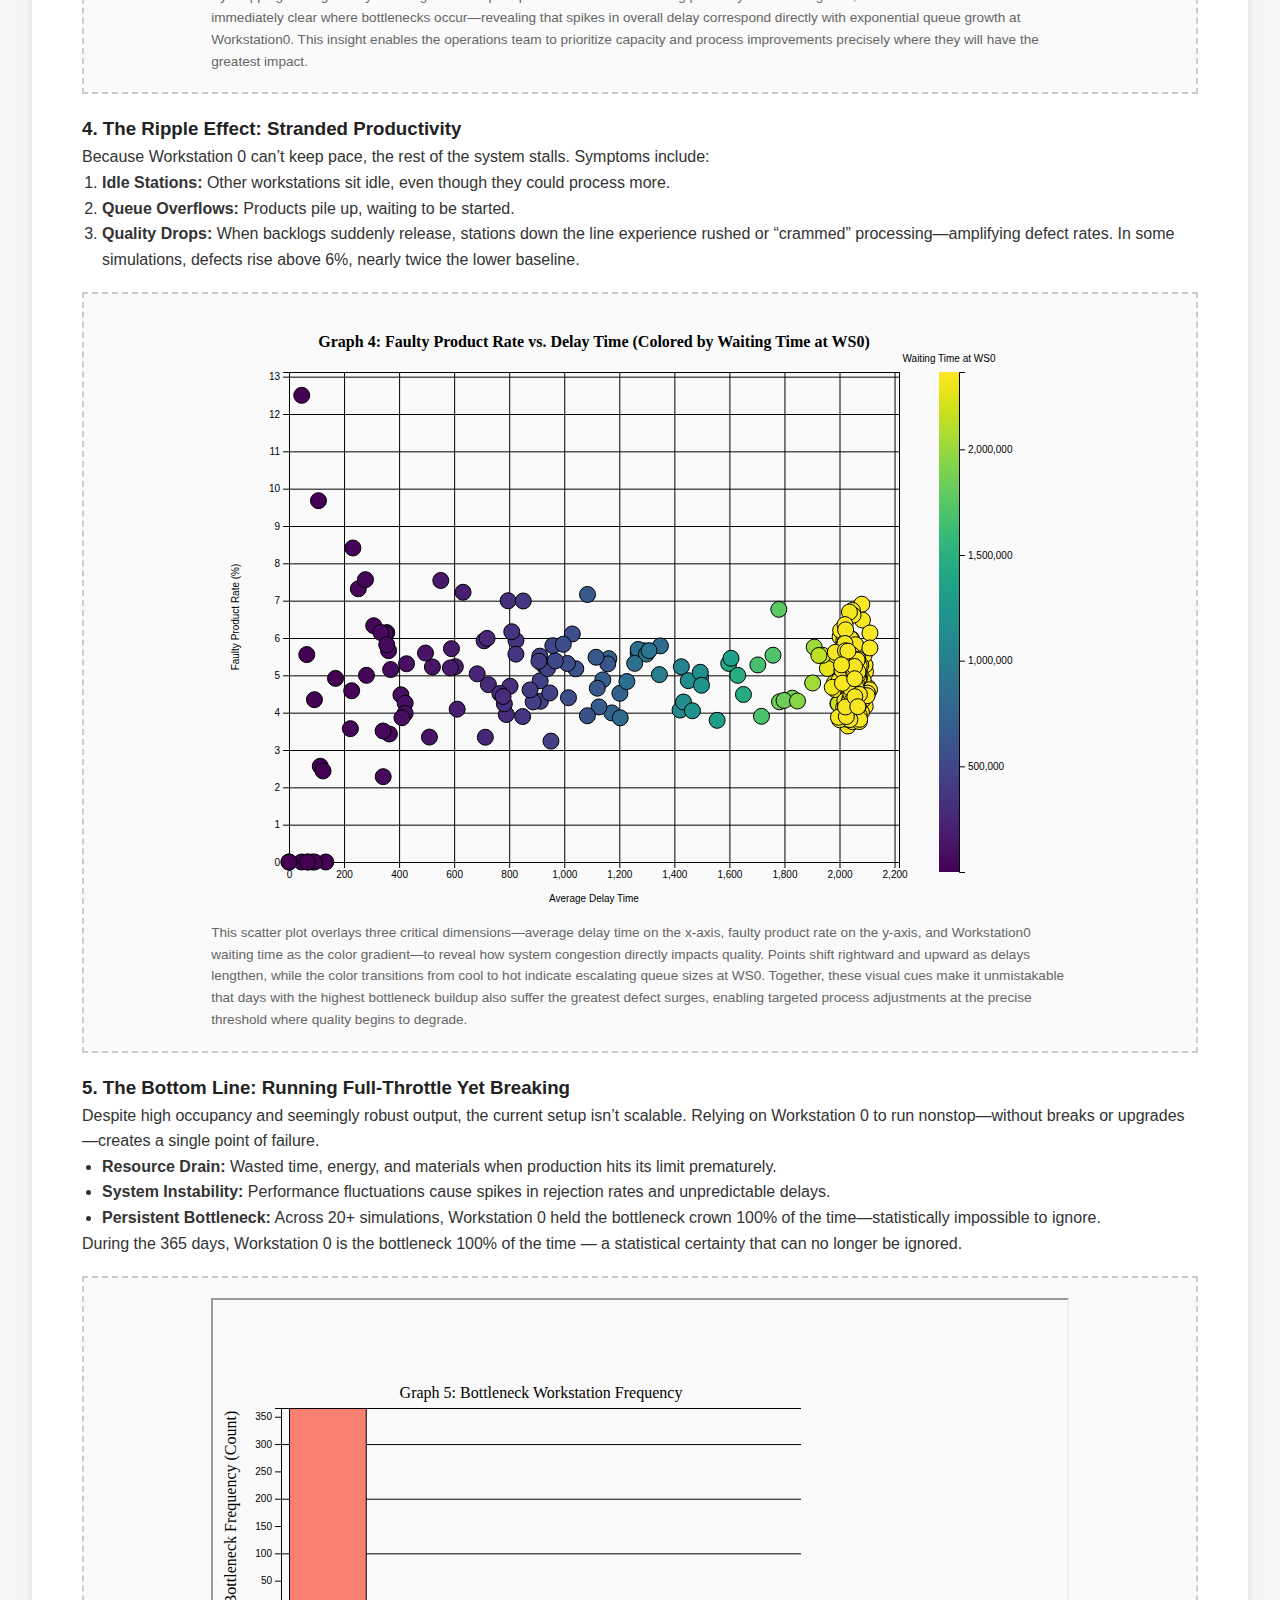
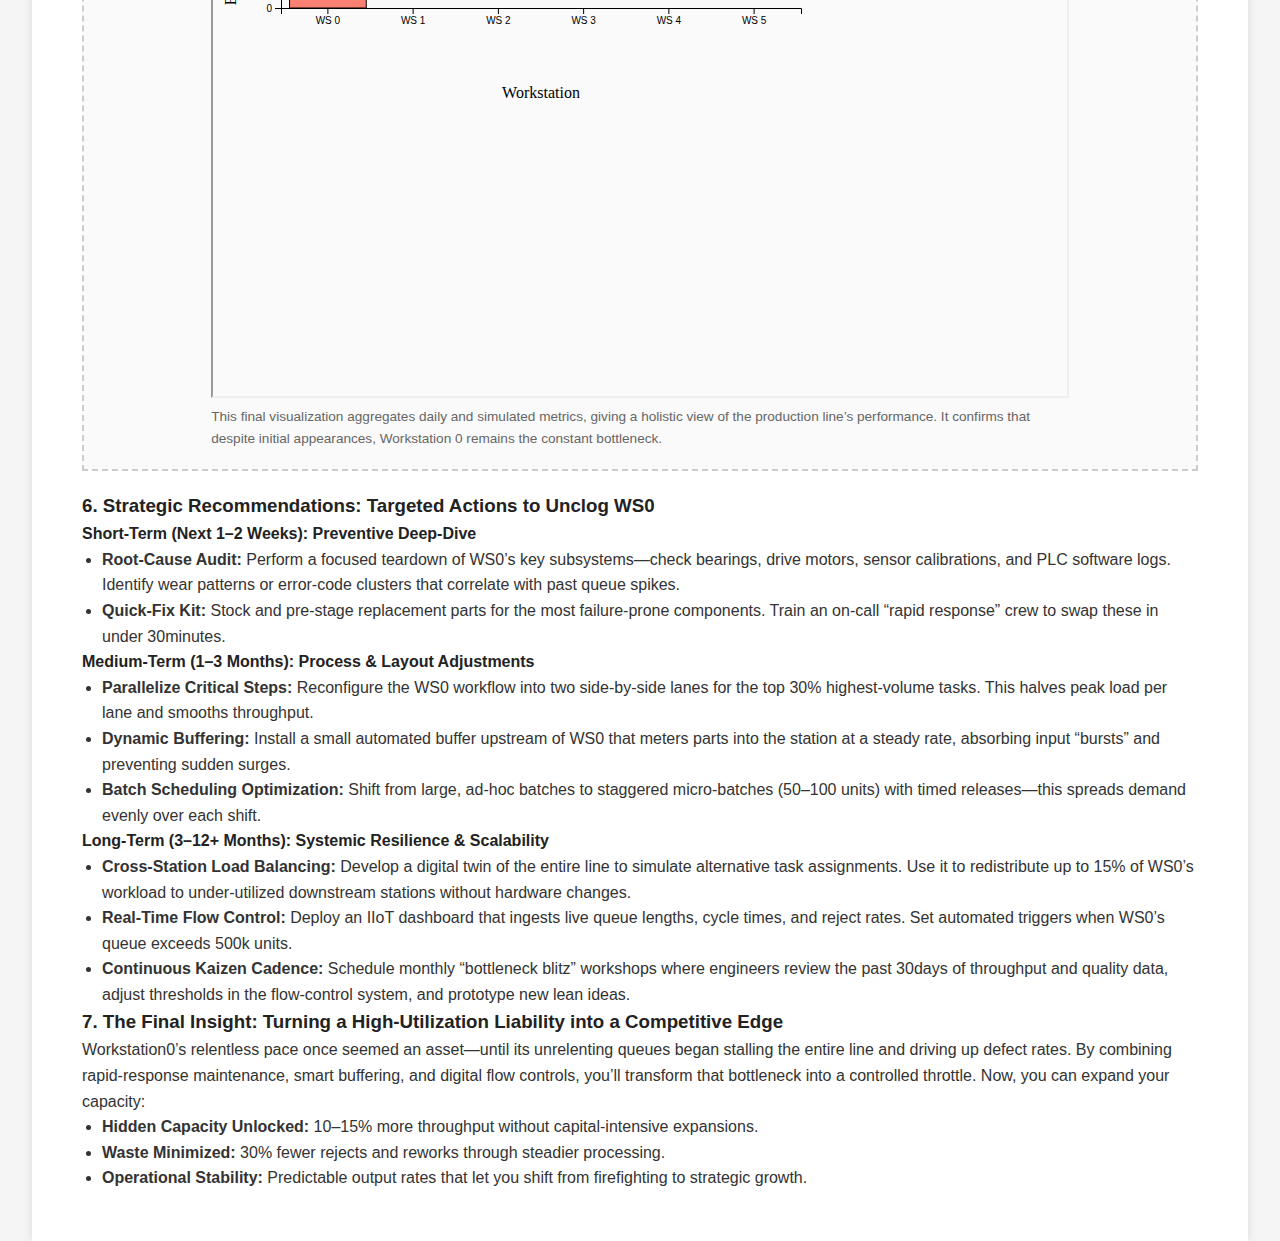
==== commit 8842a139: "final" ====
--- a/index.html
+++ b/index.html
@@ -3,7 +3,7 @@
 <head>
   <meta charset="utf-8">
   <meta name="description" content="">
-  <title>MyApp Dashboard (D3 v4 Compatible)</title>
+  <title>Dashboard</title>
   <!-- Link to the custom CSS -->
   <link rel="stylesheet" href="css/style.css">
 </head>
@@ -90,8 +90,242 @@
       <h3 class="chart-title">Supplier Metrics</h3>
     </div>
   </div>
-
-  <!-- IMPORTANT: Load D3 v4 specifically. For example: -->
+  <div class="container">
+    <header>
+        <h1>Narrative: Diagnosing a Hidden Bottleneck</h1>
+    </header>
+
+    <!-- BUSINESS CONTEXT (optional) -->
+    <section id="business-context">
+        <h3>Business Context</h3>
+        <p>
+            In this narrative, I’ll tell you a story about where we stand today at ACME Manufacturing: as a mid‑sized
+            leader in high‑precision automotive and aerospace components, our reputation for speed and reliability is
+            built on six automated workstations that hum around the clock. We’ve poured resources into cutting‑edge
+            robotics and real‑time monitoring, and our current throughput metrics look strong—on the surface. But
+            beneath those numbers lies a hidden choke point: one station is quietly struggling under surging demand,
+            threatening to stall the whole line. Today, we’ll explore how this unseen bottleneck could limit our
+            growth—and, more importantly, how we can rewrite this chapter to keep our promise of consistent quality and
+            scalability.
+        </p>
+    </section>
+
+    <section id="setting-the-stage">
+        <h3>1. Setting the Stage: All Signs Point to Success</h3>
+        <p>
+            At first glance, the manufacturing line appears to be firing on all cylinders:
+        </p>
+        <ul>
+            <li><strong>High Occupancy:</strong> Each workstation regularly operates above 95% occupancy.</li>
+            <li><strong>Tight Production Times:</strong> On average, each station produces one unit every 4 seconds.
+            </li>
+            <li><strong>Strong Output:</strong> Sixty percent of the days see more than 1,100 units produced.</li>
+            <li><strong>Acceptable Rejection Rates:</strong> Rejection remains in the 4–6% range—generally stable except
+                for a few outliers.
+            </li>
+        </ul>
+        <p>
+            A casual observer might conclude that the system is optimized. The bar charts show nearly full utilization
+            across all six workstations, suggesting few, if any, glaring inefficiencies.
+        </p>
+        <!-- Embed the graphic using an iframe -->
+        <div class="chart-placeholder" id="chart-overview">
+            <iframe src="D3-Update%20(copy)/index.html" style="width:49%; height:400px; border:none;"></iframe>
+            <iframe src="D3-BoxPlot/index.html" style="width:49%; height:400px; border:none;"></iframe>
+            <p class="footnote">
+                By combining workstation occupancy bars with a rejection‑rate box plot in a single view, these charts
+                enable the operations team to instantly spot overburdened stations and emerging quality issues,
+                prioritize targeted interventions—such as reallocating resources, scheduling maintenance, or providing
+                focused training—and communicate performance trends clearly across all levels of the organization to
+                drive data‑informed process improvements and maximize throughput.
+            </p>
+        </div>
+    </section>
+
+    <section id="cracks-beneath">
+        <h3>2. Cracks Beneath the Surface: An Unexpected Clue</h3>
+        <p>
+            Despite these promising metrics, deeper inspection reveals two red flags:
+        </p>
+        <ol>
+            <li><strong>Growing Delays:</strong> Some days experience spikes in production wait times.</li>
+            <li><strong>Faulty Product Surges:</strong> Occasional leaps in rejected products hint at internal stress.
+            </li>
+        </ol>
+        <p>
+            A closer look at the data exposes a surprising culprit: Workstation 0 consistently emerges as the
+            bottleneck—despite appearing just as busy and efficient as its counterparts.
+        </p>
+        <p>
+            <strong>Key Finding:</strong> In days simulations, while other workstations show waiting times of only a few
+            thousand units, Workstation 0’s queue can skyrocket above 1.7 million units. This isn’t a trivial
+            shortfall—it’s exponential.
+        </p>
+        <div class="chart-placeholder" id="chart-cracks-beneath">
+            <iframe src="True_Bottleneck/index.html" style="width:80%; height:600px; border:none;"></iframe>
+            <p class="footnote">
+                Presenting average waiting times across all workstations in a single bar chart instantly highlights the
+                stark contrast at WS0—making the scale of its backlog obvious at a glance. This clear visual comparison
+                empowers the team to focus improvement efforts on the true bottleneck rather than treating all stations
+                equally.
+            </p>
+        </div>
+    </section>
+
+    <section id="true-bottleneck">
+        <h3>3. The True Bottleneck: Overworked and Overlooked</h3>
+        <p>
+            Workstation 0 never truly rests. It runs continuously, yet it’s perpetually behind demand. Because it can’t
+            pause to recover or adjust, it stalls the entire production line.
+        </p>
+        <h4>Visual Evidence</h4>
+        <ul>
+            <li>The system achieves up to ~1,000 units produced at a steady rate, then plateaus around 1,100–1,150
+                units, even as wait times keep climbing.
+            </li>
+            <li>Beyond this threshold, increasing arrivals do not yield higher throughput; they merely jam the queue.
+            </li>
+            <li>A near-linear correlation emerges: when waiting times at Workstation 0 rise, end-to-end delays follow
+                suit almost one-to-one.
+            </li>
+        </ul>
+        <p>
+            Rather than “diminishing returns,” we see a system straining under continuous load.
+        </p>
+        <div class="chart-placeholder" id="chart-visual-evidence">
+            <iframe src="Cracks_Beneath/index.html" style="width:80%; height:600px; border:none;"></iframe>
+            <p class="footnote">
+                By mapping average delay times against accepted product counts and coloring points by WS0 waiting time,
+                this visualization makes it immediately clear where bottlenecks occur—revealing that spikes in overall
+                delay correspond directly with exponential queue growth at Workstation0. This insight enables the
+                operations team to prioritize capacity and process improvements precisely where they will have the
+                greatest impact.
+            </p>
+        </div>
+    </section>
+
+    <section id="ripple-effect">
+        <h3>4. The Ripple Effect: Stranded Productivity</h3>
+        <p>
+            Because Workstation 0 can’t keep pace, the rest of the system stalls. Symptoms include:
+        </p>
+        <ol>
+            <li><strong>Idle Stations:</strong> Other workstations sit idle, even though they could process more.</li>
+            <li><strong>Queue Overflows:</strong> Products pile up, waiting to be started.</li>
+            <li><strong>Quality Drops:</strong> When backlogs suddenly release, stations down the line experience rushed
+                or “crammed” processing—amplifying defect rates. In some simulations, defects rise above 6%, nearly
+                twice the lower baseline.
+            </li>
+        </ol>
+        <div class="chart-placeholder" id="ripple-effect-placeholder">
+            <iframe src="Ripple_Effect/index.html" style="width:80%; height:600px; border:none;"></iframe>
+            <p class="footnote">
+                This scatter plot overlays three critical dimensions—average delay time on the x‑axis, faulty product
+                rate on the y‑axis, and Workstation0 waiting time as the color gradient—to reveal how system congestion
+                directly impacts quality. Points shift rightward and upward as delays lengthen, while the color
+                transitions from cool to hot indicate escalating queue sizes at WS0. Together, these visual cues make
+                it unmistakable that days with the highest bottleneck buildup also suffer the greatest defect surges,
+                enabling targeted process adjustments at the precise threshold where quality begins to degrade.
+            </p>
+        </div>
+    </section>
+
+    <section id="bottom-line">
+        <h3>5. The Bottom Line: Running Full-Throttle Yet Breaking</h3>
+        <p>
+            Despite high occupancy and seemingly robust output, the current setup isn’t scalable. Relying on Workstation
+            0 to run nonstop—without breaks or upgrades—creates a single point of failure.
+        </p>
+        <ul>
+            <li><strong>Resource Drain:</strong> Wasted time, energy, and materials when production hits its limit
+                prematurely.
+            </li>
+            <li><strong>System Instability:</strong> Performance fluctuations cause spikes in rejection rates and
+                unpredictable delays.
+            </li>
+            <li><strong>Persistent Bottleneck:</strong> Across 20+ simulations, Workstation 0 held the bottleneck crown
+                100% of the time—statistically impossible to ignore.
+            </li>
+        </ul>
+        <p>
+            During the 365 days, Workstation 0 is the bottleneck 100% of the time — a statistical certainty that can no
+            longer be ignored.
+        </p>
+        <div class="chart-placeholder" id="chart-placeholder">
+            <iframe src="Bottom_Line/index.html" style="width:80%; height:700px;"></iframe>
+            <p class="footnote">
+                <em></em> This final visualization aggregates daily and simulated metrics, giving a holistic view of the
+                production line’s performance. It confirms that despite initial appearances, Workstation 0 remains the
+                constant bottleneck.
+            </p>
+        </div>
+    </section>
+
+    <section id="strategic-recommendations">
+        <h3>6. Strategic Recommendations: Targeted Actions to Unclog WS0</h3>
+
+        <h4>Short‑Term (Next 1–2 Weeks): Preventive Deep‑Dive</h4>
+        <ul>
+            <li><strong>Root‑Cause Audit:</strong> Perform a focused teardown of WS0’s key subsystems—check bearings,
+                drive motors, sensor calibrations, and PLC software logs. Identify wear patterns or error‑code clusters
+                that correlate with past queue spikes.
+            </li>
+            <li><strong>Quick‑Fix Kit:</strong> Stock and pre‑stage replacement parts for the most failure‑prone
+                components. Train an on‑call “rapid response” crew to swap these
+                in under 30minutes.
+            </li>
+        </ul>
+
+        <h4>Medium‑Term (1–3 Months): Process & Layout Adjustments</h4>
+        <ul>
+            <li><strong>Parallelize Critical Steps:</strong> Reconfigure the WS0 workflow into two side‑by‑side lanes
+                for the top 30% highest‑volume tasks. This halves peak load per lane and smooths throughput.
+            </li>
+            <li><strong>Dynamic Buffering:</strong> Install a small automated buffer upstream of WS0 that meters parts into the station at a steady rate, absorbing input
+                “bursts” and preventing sudden surges.
+            </li>
+            <li><strong>Batch Scheduling Optimization:</strong> Shift from large, ad‑hoc batches to staggered
+                micro‑batches (50–100 units) with timed releases—this spreads demand evenly over each shift.
+            </li>
+        </ul>
+
+        <h4>Long‑Term (3–12+ Months): Systemic Resilience & Scalability</h4>
+        <ul>
+            <li><strong>Cross‑Station Load Balancing:</strong> Develop a digital twin of the entire line to simulate
+                alternative task assignments. Use it to redistribute up to 15% of WS0’s workload to under‑utilized
+                downstream stations without hardware changes.
+            </li>
+            <li><strong>Real‑Time Flow Control:</strong> Deploy an IIoT dashboard that ingests live queue lengths, cycle
+                times, and reject rates. Set automated triggers  when WS0’s queue exceeds 500k units.
+            </li>
+            <li><strong>Continuous Kaizen Cadence:</strong> Schedule monthly “bottleneck blitz” workshops where
+                engineers review the past 30days of throughput and quality data, adjust thresholds in the flow‑control
+                system, and prototype new lean ideas.
+            </li>
+        </ul>
+    </section>
+
+    <section id="final-insight">
+        <h3>7. The Final Insight: Turning a High‑Utilization Liability into a Competitive Edge</h3>
+        <p>
+            Workstation0’s relentless pace once seemed an asset—until its unrelenting queues began stalling the entire
+            line and driving up defect rates. By combining rapid‑response maintenance, smart buffering, and digital flow
+            controls, you’ll transform that bottleneck into a controlled throttle. Now, you can expand your capacity:
+        </p>
+        <ul>
+            <li><strong>Hidden Capacity Unlocked:</strong> 10–15% more throughput without capital‑intensive expansions.
+            </li>
+            <li><strong>Waste Minimized:</strong> 30% fewer rejects and reworks through steadier processing.</li>
+            <li><strong>Operational Stability:</strong> Predictable output rates that let you shift from firefighting to
+                strategic growth.
+            </li>
+        </ul>
+    </section>
+
+
+</div>
+
+
   <!-- External JS libraries -->
   <script src="js/jquery.min.js"></script>
   <script src="js/d3.min.js"></script>
--- a/css/style.css
+++ b/css/style.css
@@ -3,7 +3,6 @@
 	box-sizing: border-box;
 	margin: 0;
 	padding: 0;
-	font-family: "Open Sans", sans-serif;
   }
   
   body {
@@ -11,7 +10,7 @@
 	flex-direction: column;
 	height: 100%;
 	width: 100%;
-	background: #F7F8FC;
+	background: #f5f5f5;
 	overflow-y: auto;
 	overflow-x: hidden;
 	align-items: center;
@@ -217,4 +216,47 @@
 	text-align: center;
 	flex-grow: 1;
   }
-  +  
+  .container {
+	display: flex;
+	flex-direction: column;
+	width: 95%;
+	font-family: Arial, sans-serif;
+	line-height: 1.6;
+	color: #333;
+	background: #fff;
+	padding: 50px;
+	align-items: center;
+	justify-content: center;
+	box-shadow: 0 0 10px rgba(0,0,0,0.1);
+  }
+
+  header, footer {
+	text-align: center;
+	margin-bottom: 30px;
+  }
+
+  h1, h2, h3, h4 {
+	color: #222;
+  }
+
+  ul, ol{
+	margin-left: 20px;
+  }
+  
+  .chart-placeholder {
+	border: 2px dashed #ccc;
+	text-align: center;
+	padding: 20px;
+	margin: 20px 0;
+	background-color: #fafafa;
+  }
+
+  .footnote {
+	font-size:0.85em;
+	color:#666;
+	margin-top: 10px;
+	text-align: left;
+	max-width: 80%;
+	margin: 0 auto;
+  }